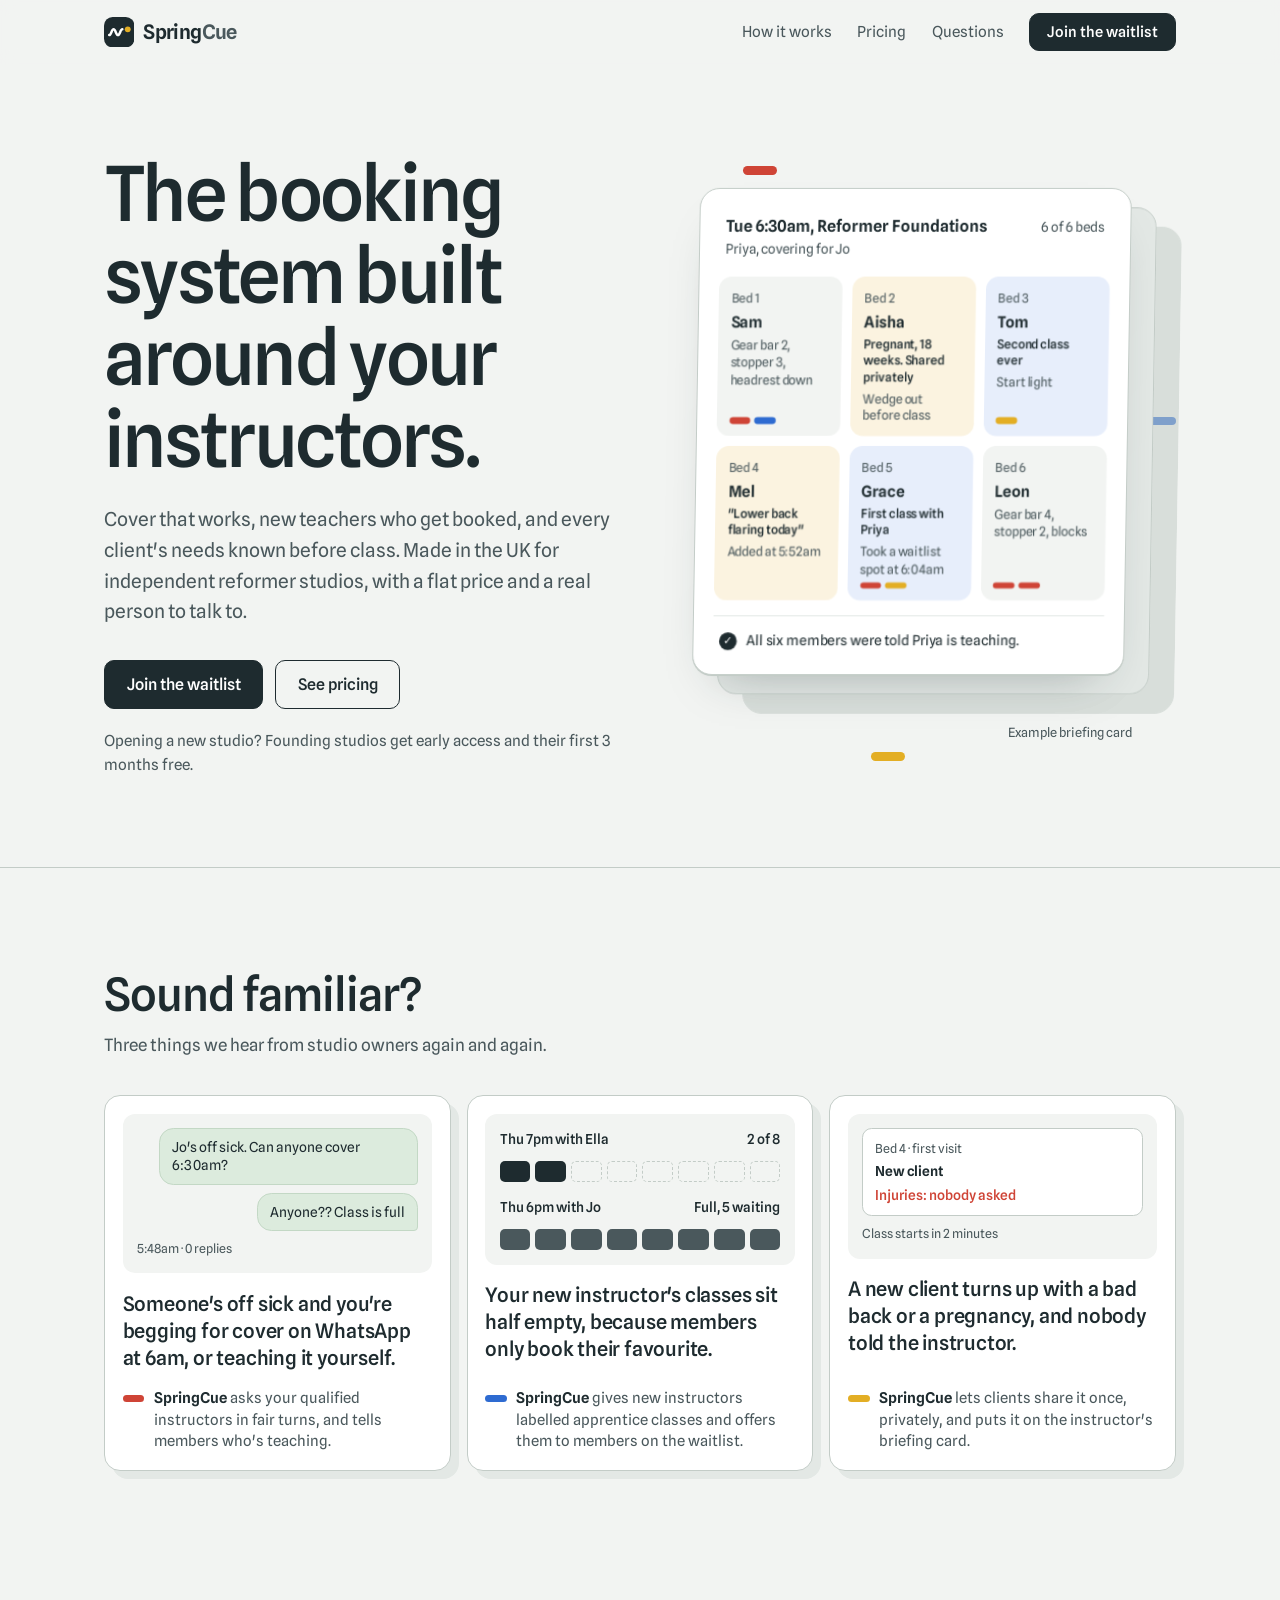
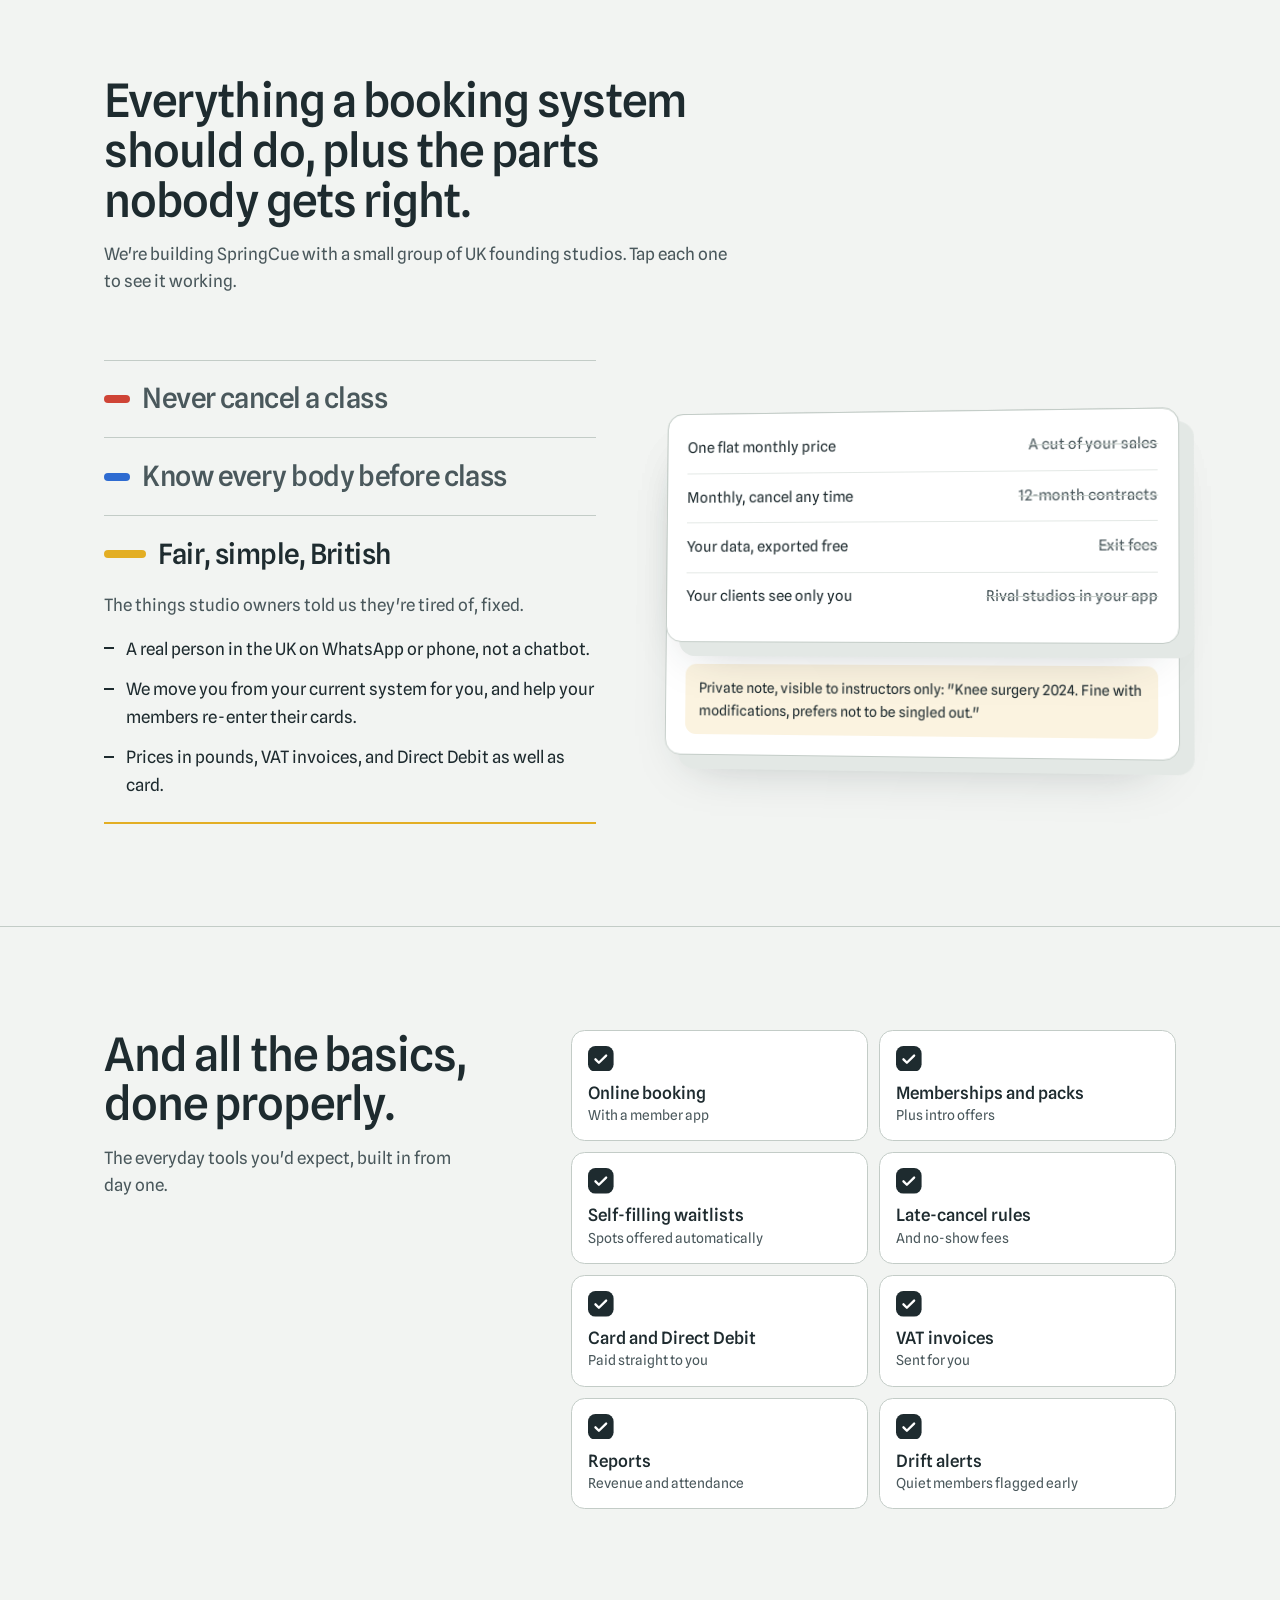
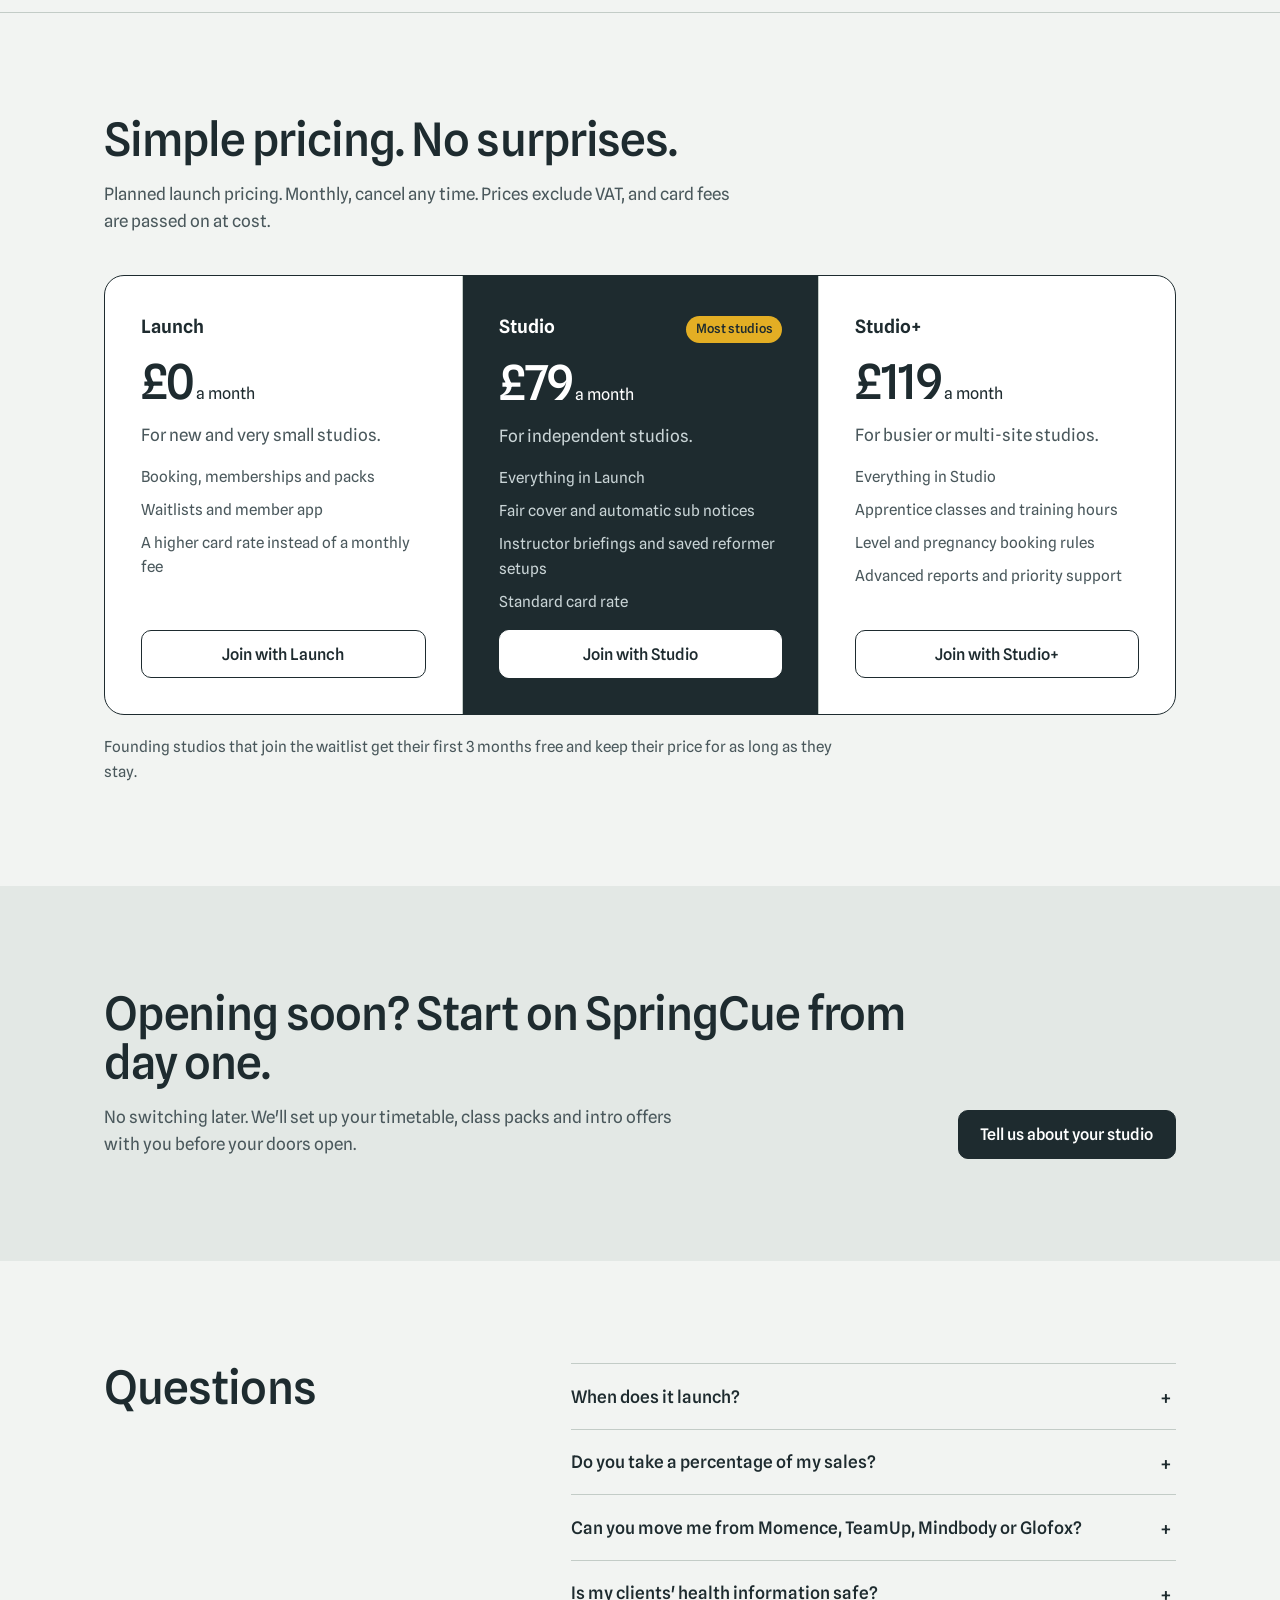
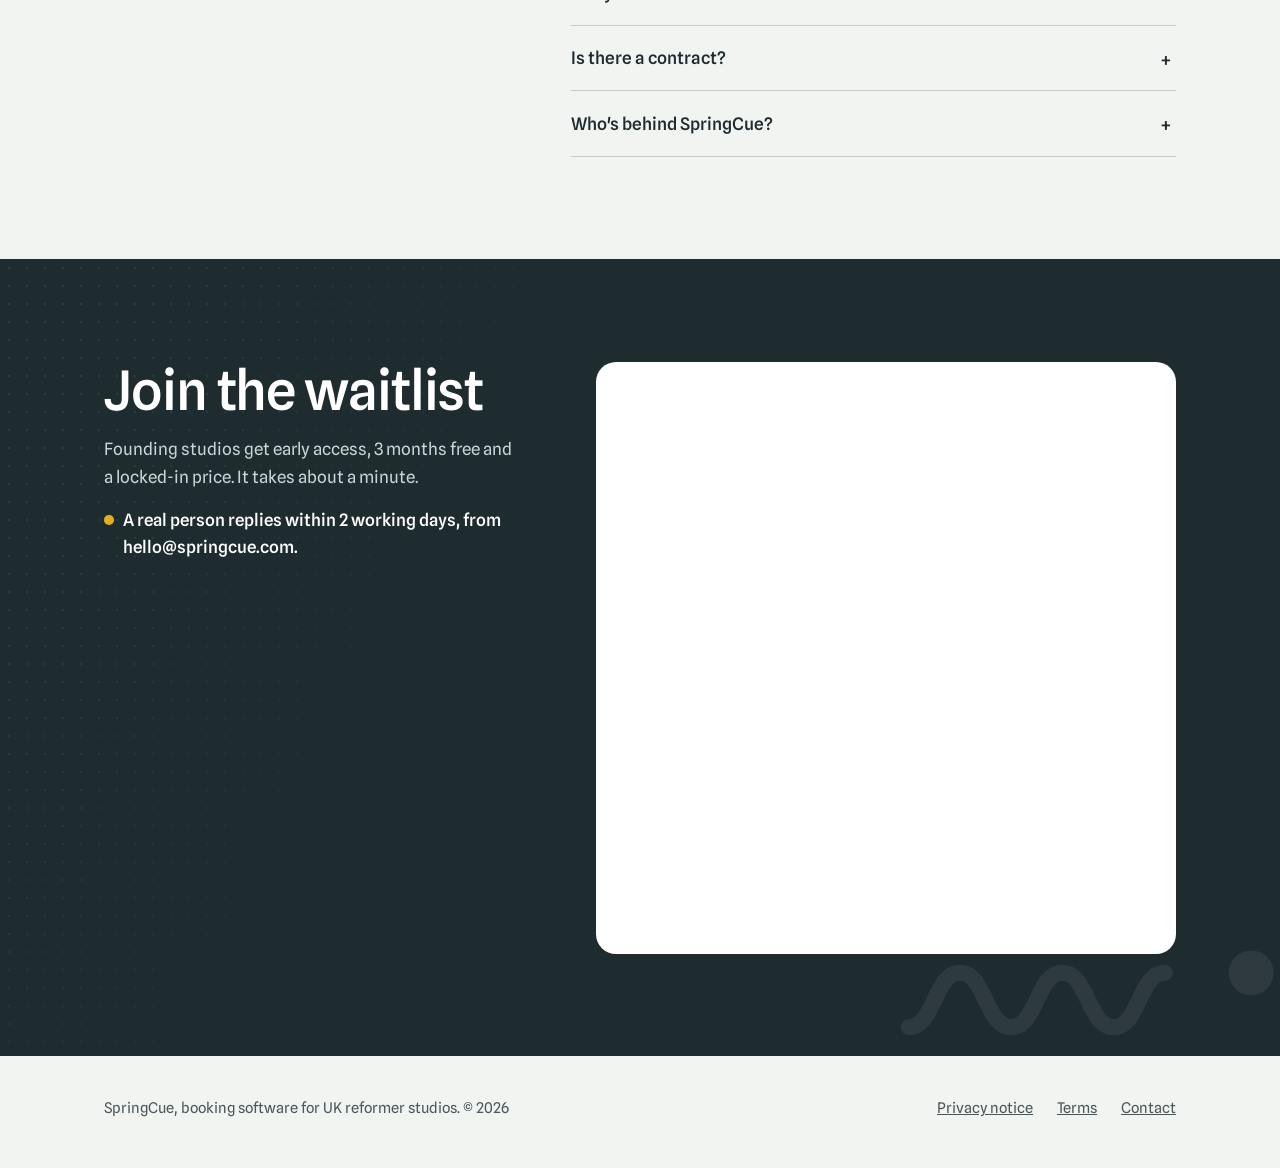
==== index (1).html @ 906bd9f8 "Add files via upload" ====
<!doctype html>
<html lang="en-GB">
<head>
<meta charset="utf-8">
<meta name="referrer" content="strict-origin-when-cross-origin">
<meta name="viewport" content="width=device-width, initial-scale=1">
<title>SpringCue: booking software for UK reformer Pilates studios</title>
<meta name="description" content="Booking and membership software for independent UK reformer studios, built around your instructors. Cover that works, new teachers who get booked, and every client's needs known before class.">
<meta property="og:title" content="SpringCue: booking software for UK reformer studios">
<meta property="og:description" content="Cover that works, new teachers who get booked, and every client's needs known before class. Flat price, real human support.">
<meta property="og:type" content="website">
<meta property="og:url" content="https://springcue.com/">
<meta property="og:image" content="https://springcue.com/og-image.png">
<meta property="og:image:width" content="1200">
<meta property="og:image:height" content="630">
<meta name="twitter:card" content="summary_large_image">
<link rel="canonical" href="https://springcue.com/">
<script type="application/ld+json">{"@context":"https://schema.org","@graph":[{"@type":"Organization","name":"SpringCue","url":"https://springcue.com/","logo":"https://springcue.com/og-image.png","email":"hello@springcue.com","sameAs":["https://www.instagram.com/springcuesoftware/"]},{"@type":"SoftwareApplication","name":"SpringCue","applicationCategory":"BusinessApplication","operatingSystem":"Web","description":"Booking and membership software for independent UK reformer pilates studios, built around instructors.","offers":[{"@type":"Offer","name":"Launch","price":"0","priceCurrency":"GBP"},{"@type":"Offer","name":"Studio","price":"79","priceCurrency":"GBP"},{"@type":"Offer","name":"Studio+","price":"119","priceCurrency":"GBP"}]}]}</script>
<link rel="icon" href="data:image/svg+xml,%3Csvg xmlns='http://www.w3.org/2000/svg' viewBox='0 0 32 32'%3E%3Crect width='32' height='32' rx='9' fill='%231E2B2F'/%3E%3Cpath d='M5.5 19c2.3 0 2.3-6 4.6-6s2.3 6 4.6 6 2.3-6 4.6-6' fill='none' stroke='%23fff' stroke-width='2.6' stroke-linecap='round' stroke-linejoin='round'/%3E%3Ccircle cx='25' cy='13' r='3.1' fill='%23E3AE24'/%3E%3C/svg%3E">
<link rel="preconnect" href="https://fonts.googleapis.com">
<link rel="preconnect" href="https://fonts.gstatic.com" crossorigin>
<link href="https://fonts.googleapis.com/css2?family=Spline+Sans:wght@400;500;600&display=swap" rel="stylesheet">
<style>
  :root {
    --ink: #1E2B2F;
    --ink-soft: #4A585C;
    --paper: #F2F4F2;
    --plaster: #E3E8E5;
    --line: #C3CCC7;
    --white: #FFFFFF;
    --red: #CF4436;
    --blue: #2E6BD1;
    --yellow: #E3AE24;
    --max: 72rem;
    --gutter: clamp(1rem, 4vw, 2.5rem);
  }
  * { box-sizing: border-box; }
  html { scroll-behavior: smooth; }
  @media (prefers-reduced-motion: reduce) { html { scroll-behavior: auto; } *, *::before, *::after { animation: none !important; transition: none !important; } }
  body {
    margin: 0; background: var(--paper); color: var(--ink);
    font-family: "Spline Sans", system-ui, sans-serif; font-size: 1.0625rem; line-height: 1.6;
    -webkit-font-smoothing: antialiased;
  }
  a { color: inherit; }
  :focus-visible { outline: 3px solid var(--blue); outline-offset: 3px; border-radius: 4px; }
  .wrap { max-width: var(--max); margin: 0 auto; padding: 0 var(--gutter); }
  .measure { max-width: 38rem; }
  h1, h2, h3 { font-weight: 500; letter-spacing: -0.02em; line-height: 1.08; margin: 0; }
  h1 { font-size: clamp(2.5rem, 6.2vw, 4.75rem); letter-spacing: -0.035em; }
  h2 { font-size: clamp(1.9rem, 3.6vw, 2.9rem); }
  h3 { font-size: 1.35rem; letter-spacing: -0.01em; line-height: 1.25; }
  p { margin: 0; }
  .muted { color: var(--ink-soft); }

  /* buttons */
  .btn {
    display: inline-block; text-decoration: none; font-weight: 500; font-size: 1rem;
    padding: 0.85rem 1.35rem; border-radius: 10px; border: 1.5px solid var(--ink);
    cursor: pointer; font-family: inherit; line-height: 1.2;
  }
  .btn-solid { background: var(--ink); color: var(--white); }
  .btn-solid:hover { background: #2C3D42; }
  .btn-line { background: transparent; color: var(--ink); }
  .btn-line:hover { background: var(--plaster); }

  /* nav */
  .nav { position: sticky; top: 0; z-index: 10; background: rgba(242,244,242,0.92); backdrop-filter: blur(8px); border-bottom: 1px solid transparent; }
  .nav.scrolled { border-bottom-color: var(--line); }
  .nav .wrap { display: flex; align-items: center; justify-content: space-between; height: 4rem; gap: 1rem; }
  .logo { font-weight: 600; font-size: 1.25rem; letter-spacing: -0.03em; text-decoration: none; display: flex; align-items: center; gap: 0.55rem; }
  .logo-mark { width: 1.9rem; height: 1.9rem; flex: none; display: block; }
  .logo-mark .coil { transform-origin: 6px 16px; transition: transform 0.45s cubic-bezier(.3,1.6,.5,1); }
  .logo:hover .logo-mark .coil { transform: scaleX(0.82); }
  .logo-word b { font-weight: 600; color: var(--ink-soft); }
  .nav-links { display: flex; gap: 1.6rem; align-items: center; font-size: 0.95rem; }
  .nav-links a:not(.btn) { text-decoration: none; color: var(--ink-soft); }
  .nav-links a:not(.btn):hover { color: var(--ink); }
  .nav .btn { padding: 0.6rem 1.05rem; font-size: 0.92rem; }
  @media (max-width: 760px) { .nav-links a:not(.btn) { display: none; } }

  /* hero */
  .hero { padding: clamp(3rem, 7vw, 5.5rem) 0 clamp(3.5rem, 7vw, 6rem); }
  .hero .wrap { display: grid; grid-template-columns: minmax(0, 1.05fr) minmax(0, 1fr); gap: clamp(2rem, 5vw, 4.5rem); align-items: center; }
  .hero-sub { font-size: 1.2rem; margin-top: 1.5rem; max-width: 33rem; color: var(--ink-soft); }
  .hero-ctas { display: flex; flex-wrap: wrap; gap: 0.75rem; margin-top: 2rem; }
  .hero-note { margin-top: 1.25rem; font-size: 0.95rem; color: var(--ink-soft); }
  @media (max-width: 900px) { .hero .wrap { grid-template-columns: 1fr; } }

  /* briefing card (hero visual) */
  .brief {
    background: var(--white); border: 1px solid var(--line); border-radius: 1.25rem;
    padding: 1.25rem; box-shadow: 0 1px 0 var(--line), 0 24px 48px -28px rgba(30,43,47,0.35);
  }
  .brief-head { display: flex; justify-content: space-between; align-items: baseline; gap: 1rem; padding: 0.25rem 0.35rem 1rem; }
  .brief-title { font-weight: 600; font-size: 1.02rem; }
  .brief-meta { font-size: 0.85rem; color: var(--ink-soft); }
  .brief-head > .brief-meta { white-space: nowrap; }
  .beds { display: grid; grid-template-columns: repeat(3, 1fr); gap: 0.6rem; }
  .bed { background: var(--paper); border-radius: 0.8rem; padding: 0.75rem 0.8rem; min-height: 7.4rem; position: relative; display: flex; flex-direction: column; gap: 0.3rem; }
  .bed-no { font-size: 0.78rem; color: var(--ink-soft); }
  .bed-name { font-weight: 600; font-size: 0.98rem; line-height: 1.2; }
  .bed-note { font-size: 0.8rem; line-height: 1.35; color: var(--ink-soft); }
  .bed-flag { font-size: 0.78rem; font-weight: 500; line-height: 1.3; }
  .bed.private { background: #FBF3E0; }
  .bed.first { background: #E7EEFB; }
  .springs { display: flex; gap: 4px; margin-top: auto; }
  .spr { width: 1.35rem; height: 0.42rem; border-radius: 999px; }
  .spr.r { background: var(--red); } .spr.b { background: var(--blue); } .spr.y { background: var(--yellow); }
  .brief-foot { margin-top: 0.9rem; border-top: 1px solid var(--plaster); padding: 0.85rem 0.35rem 0.1rem; display: flex; gap: 0.6rem; align-items: center; font-size: 0.88rem; }
  .tick { width: 1.15rem; height: 1.15rem; border-radius: 50%; background: var(--ink); color: var(--white); display: grid; place-items: center; font-size: 0.7rem; flex: none; }
  .example { font-size: 0.8rem; color: var(--ink-soft); margin-top: 3rem; text-align: right; position: relative; }
  @media (max-width: 520px) { .beds { grid-template-columns: repeat(2, 1fr); } }

  /* sections */
  section { padding: clamp(3.5rem, 8vw, 6.5rem) 0; }
  .rule { border-top: 1px solid var(--line); }

  /* problems: three small scenes */
  .problems h2 { margin-bottom: 0.75rem; }
  .problems .sub { color: var(--ink-soft); max-width: 34rem; margin-bottom: 2.25rem; }
  .problem-list { list-style: none; margin: 0; padding: 0; display: grid; grid-template-columns: repeat(3, minmax(0, 1fr)); gap: 1rem; }
  .pcard { background: var(--white); border: 1px solid var(--line); border-radius: 1rem; padding: 1.1rem; display: flex; flex-direction: column; box-shadow: 8px 8px 0 var(--plaster); transition: transform 0.3s cubic-bezier(.2,.75,.2,1), box-shadow 0.3s ease; }
  .pcard:hover { transform: translate(-2px, -3px); box-shadow: 11px 12px 0 var(--plaster); }
  .scene { background: var(--paper); border-radius: 0.75rem; padding: 0.9rem; font-size: 0.86rem; min-height: 8.6rem; display: flex; flex-direction: column; justify-content: center; gap: 0.5rem; }
  .bubble { background: var(--white); border: 1px solid var(--line); border-radius: 0.9rem 0.9rem 0.9rem 0.25rem; padding: 0.55rem 0.75rem; max-width: 92%; line-height: 1.35; }
  .bubble.me { align-self: flex-end; background: #DCEBDD; border-color: #C3D8C5; border-radius: 0.9rem 0.9rem 0.25rem 0.9rem; }
  .scene-meta { color: var(--ink-soft); font-size: 0.78rem; }
  .seats { display: grid; grid-template-columns: repeat(8, 1fr); gap: 5px; margin-top: 0.15rem; }
  .seats i { height: 1.35rem; border-radius: 5px; border: 1.5px dashed var(--line); }
  .seats i.on { background: var(--ink); border: 0; }
  .seats.full i { background: var(--ink-soft); border: 0; }
  .scene-row { display: flex; justify-content: space-between; gap: 0.5rem; font-weight: 500; }
  .bedtile { background: var(--white); border: 1px solid var(--line); border-radius: 0.6rem; padding: 0.6rem 0.75rem; display: grid; gap: 0.1rem; }
  .bedtile .nm { font-weight: 600; }
  .bedtile .none { color: var(--red); font-weight: 500; }
  .pain { font-size: clamp(1.1rem, 1.6vw, 1.25rem); line-height: 1.35; letter-spacing: -0.01em; font-weight: 500; margin-top: 1.1rem; }
  .fix { margin-top: auto; padding-top: 1rem; color: var(--ink-soft); font-size: 0.93rem; line-height: 1.45; display: flex; gap: 0.6rem; }
  .fix .spr { flex: none; margin-top: 0.5em; }
  .fix b { color: var(--ink); font-weight: 600; }
  @media (max-width: 900px) { .problem-list { grid-template-columns: 1fr; gap: 1.1rem; } .scene { min-height: 0; } }

  /* pillars */
  .pillars-intro { max-width: 40rem; margin-bottom: clamp(2.5rem, 6vw, 4rem); }
  .pillars-intro p { margin-top: 1rem; }
  .pillar { display: grid; grid-template-columns: minmax(0, 1fr) minmax(0, 1fr); gap: clamp(2rem, 5vw, 4.5rem); align-items: start; padding: clamp(2.5rem, 5vw, 3.5rem) 0; border-top: 1px solid var(--line); }
  .pillar h3 { font-size: clamp(1.6rem, 2.8vw, 2.15rem); font-weight: 500; letter-spacing: -0.025em; line-height: 1.12; }
  .pillar .lede { margin-top: 0.9rem; color: var(--ink-soft); max-width: 30rem; }
  .points { list-style: none; padding: 0; margin: 1.5rem 0 0; display: grid; gap: 0.85rem; max-width: 32rem; }
  .points li { padding-left: 1.4rem; position: relative; }
  .points li::before { content: ""; position: absolute; left: 0; top: 0.68em; width: 0.6rem; height: 2px; background: var(--ink); }
  @media (max-width: 860px) { .pillar { grid-template-columns: 1fr; } }

  /* mock panels */
  .mock { background: var(--white); border: 1px solid var(--line); border-radius: 1rem; padding: 1.25rem; font-size: 0.93rem; }
  .mock-title { font-weight: 600; }
  .mock-sub { color: var(--ink-soft); font-size: 0.86rem; margin-top: 0.15rem; }
  .queue { list-style: none; padding: 0; margin: 1rem 0 0; }
  .queue li { display: grid; grid-template-columns: 1fr auto; gap: 0.75rem; padding: 0.7rem 0; border-top: 1px solid var(--plaster); align-items: center; }
  .queue .who { font-weight: 500; }
  .queue .why { color: var(--ink-soft); font-size: 0.84rem; }
  .status { font-size: 0.8rem; padding: 0.25rem 0.6rem; border-radius: 999px; background: var(--plaster); white-space: nowrap; }
  .status.yes { background: var(--ink); color: var(--white); }
  .status.skip { background: transparent; border: 1px solid var(--line); color: var(--ink-soft); }
  .mock-foot { margin-top: 0.9rem; padding-top: 0.8rem; border-top: 1px solid var(--plaster); color: var(--ink-soft); font-size: 0.86rem; }
  .setup { display: grid; grid-template-columns: auto 1fr; gap: 0.55rem 1.25rem; margin-top: 1rem; }
  .setup dt { color: var(--ink-soft); }
  .setup dd { margin: 0; font-weight: 500; display: flex; align-items: center; gap: 0.45rem; }
  .note-private { margin-top: 1rem; background: #FBF3E0; border-radius: 0.7rem; padding: 0.8rem 0.9rem; font-size: 0.88rem; }
  .promise { list-style: none; padding: 0; margin: 0; }
  .promise li { display: flex; justify-content: space-between; gap: 1rem; padding: 0.8rem 0; border-top: 1px solid var(--plaster); }
  .promise li:first-child { border-top: 0; padding-top: 0.2rem; }
  .promise .them { color: var(--ink-soft); text-decoration: line-through; text-decoration-color: var(--line); }

  /* basics */
  .basics { display: grid; grid-template-columns: minmax(0, 0.8fr) minmax(0, 1.2fr); gap: clamp(2rem, 5vw, 4rem); align-items: start; }
  .basics .sub { color: var(--ink-soft); margin-top: 1rem; max-width: 22rem; }
  .basics ul { list-style: none; padding: 0; margin: 0; display: grid; grid-template-columns: repeat(2, minmax(0, 1fr)); gap: 0.7rem; }
  .basics li { background: var(--white); border: 1px solid var(--line); border-radius: 0.85rem; padding: 0.95rem 1rem; display: grid; gap: 0.65rem; align-content: start; font-weight: 500; line-height: 1.3; transition: transform 0.3s cubic-bezier(.2,.75,.2,1), border-color 0.3s ease; }
  .basics li:hover { transform: translateY(-2px); border-color: var(--ink-soft); }
  .basics li svg { width: 1.6rem; height: 1.6rem; }
  .basics li span { display: block; font-weight: 400; color: var(--ink-soft); font-size: 0.86rem; margin-top: 0.2rem; }
  @media (max-width: 760px) { .basics { grid-template-columns: 1fr; } .basics ul { gap: 0.55rem; } .basics li { padding: 0.85rem; font-size: 0.97rem; } }

  /* pricing */
  .pricing-head { max-width: 40rem; }
  .pricing-head p { margin-top: 1rem; }
  .plans { margin-top: 2.5rem; display: grid; grid-template-columns: repeat(3, 1fr); border: 1.5px solid var(--ink); border-radius: 1.25rem; overflow: hidden; background: var(--white); }
  .plan { padding: clamp(1.5rem, 3vw, 2.25rem); display: flex; flex-direction: column; gap: 1rem; border-left: 1px solid var(--line); }
  .plan:first-child { border-left: 0; }
  .plan.pick { background: var(--ink); color: var(--white); }
  .plan.pick .muted, .plan.pick .plan-list li { color: #C9D4D6; }
  .plan-name { font-weight: 600; font-size: 1.15rem; display: flex; justify-content: space-between; align-items: baseline; gap: 0.5rem; }
  .plan-tag { font-size: 0.8rem; font-weight: 500; padding: 0.2rem 0.6rem; border-radius: 999px; background: var(--yellow); color: var(--ink); }
  .price { font-size: 3rem; font-weight: 500; letter-spacing: -0.04em; line-height: 1; }
  .price small { font-size: 1rem; letter-spacing: 0; font-weight: 400; }
  .plan-list { list-style: none; padding: 0; margin: 0; display: grid; gap: 0.55rem; font-size: 0.95rem; color: var(--ink-soft); }
  .plan .btn { margin-top: auto; text-align: center; }
  .plan.pick .btn { background: var(--white); color: var(--ink); border-color: var(--white); }
  .plan.pick .btn:hover { background: var(--plaster); }
  .pricing-foot { margin-top: 1.25rem; font-size: 0.95rem; color: var(--ink-soft); max-width: 46rem; }
  @media (max-width: 860px) { .plans { grid-template-columns: 1fr; } .plan { border-left: 0; border-top: 1px solid var(--line); } .plan:first-child { border-top: 0; } }

  /* new studios */
  .opening { background: var(--plaster); }
  .opening .wrap { display: grid; grid-template-columns: minmax(0, 1fr) auto; gap: 2rem; align-items: end; }
  .opening p { margin-top: 1rem; max-width: 36rem; }
  @media (max-width: 760px) { .opening .wrap { grid-template-columns: 1fr; align-items: start; } }

  /* faq */
  .faq { display: grid; grid-template-columns: minmax(0, 0.8fr) minmax(0, 1.2fr); gap: clamp(2rem, 5vw, 4rem); }
  details { border-top: 1px solid var(--line); }
  details:last-of-type { border-bottom: 1px solid var(--line); }
  summary { cursor: pointer; list-style: none; padding: 1.15rem 2.25rem 1.15rem 0; font-weight: 500; font-size: 1.08rem; position: relative; }
  summary::-webkit-details-marker { display: none; }
  summary::after { content: "+"; position: absolute; right: 0.25rem; top: 1rem; font-size: 1.4rem; font-weight: 400; transition: transform 0.2s ease; }
  details[open] summary::after { transform: rotate(45deg); }
  details p { padding: 0 0 1.25rem; color: var(--ink-soft); max-width: 38rem; }
  @media (max-width: 760px) { .faq { grid-template-columns: 1fr; } }

  /* waitlist */
  .join { background: var(--ink); color: var(--white); position: relative; overflow: hidden; }
  .join::before { content: ""; position: absolute; inset: 0; background-image: radial-gradient(rgba(255,255,255,0.09) 1.2px, transparent 1.4px); background-size: 18px 18px; -webkit-mask-image: linear-gradient(115deg, #000 0%, transparent 45%); mask-image: linear-gradient(115deg, #000 0%, transparent 45%); pointer-events: none; }
  .join .wrap { position: relative; }
  .join-coil { position: absolute; right: -2rem; bottom: -1rem; width: 26rem; max-width: 70%; opacity: 0.07; pointer-events: none; }
  .join .wrap { display: grid; grid-template-columns: minmax(0, 0.85fr) minmax(0, 1.15fr); gap: clamp(2rem, 5vw, 4rem); align-items: start; }
  .join h2 { font-size: clamp(2.2rem, 4.5vw, 3.4rem); }
  .join p { margin-top: 1rem; color: #C9D4D6; max-width: 26rem; }
  .join .promise-line { color: var(--white); font-weight: 500; display: flex; gap: 0.6rem; align-items: flex-start; }
  .join .promise-line::before { content: ""; flex: none; width: 0.6rem; height: 0.6rem; margin-top: 0.5em; border-radius: 50%; background: var(--yellow); }
  .form-box { background: var(--white); color: var(--ink); border-radius: 1.25rem; padding: clamp(1.25rem, 3vw, 2rem); min-height: 20rem; }
  .form-box iframe { width: 100%; border: 0; min-height: 520px; }
  .form-placeholder { display: grid; gap: 0.75rem; font-size: 0.95rem; color: var(--ink-soft); }
  .form-placeholder strong { color: var(--ink); }
  .form-placeholder code { background: var(--plaster); padding: 0.1rem 0.35rem; border-radius: 4px; font-size: 0.88rem; }
  @media (max-width: 860px) { .join .wrap { grid-template-columns: 1fr; } }


  /* footer */
  footer { padding: 2.5rem 0 3rem; font-size: 0.92rem; color: var(--ink-soft); }
  footer .wrap { display: flex; flex-wrap: wrap; justify-content: space-between; gap: 1rem; }
  footer nav { display: flex; gap: 1.5rem; }


  /* feature tabs: one opens at a time, a progress line moves them on */
  .tabs { display: grid; grid-template-columns: minmax(0, 1fr) minmax(0, 1.05fr); gap: clamp(2rem, 5vw, 4.5rem); align-items: center; }
  .tab-item { border-top: 1px solid var(--line); position: relative; }
  .tab-item:last-child { border-bottom: 1px solid var(--line); }
  .tab-btn { all: unset; box-sizing: border-box; display: block; width: 100%; cursor: pointer; padding: 1.3rem 0; }
  .tab-btn:focus-visible { outline: 3px solid var(--blue); outline-offset: 2px; border-radius: 6px; }
  .tab-btn h3 { font-size: clamp(1.35rem, 2.4vw, 1.75rem); font-weight: 500; letter-spacing: -0.02em; color: var(--ink-soft); transition: color 0.3s ease; }
  .tab-item.is-active .tab-btn h3, .tab-btn:hover h3 { color: var(--ink); }
  .tab-body { display: grid; grid-template-rows: 0fr; transition: grid-template-rows 0.5s cubic-bezier(.2,.75,.2,1); }
  .tab-body > div { overflow: hidden; }
  .tab-item.is-active .tab-body { grid-template-rows: 1fr; }
  .tab-body .lede { color: var(--ink-soft); max-width: 32rem; }
  .tab-body .points { margin: 1rem 0 1.5rem; }
  .tab-bar { position: absolute; left: 0; bottom: -1px; height: 2px; width: 100%; overflow: hidden; }
  .tab-bar span { display: block; height: 100%; width: 0; background: var(--ink); }
  .tab-item.is-active .tab-bar span { width: 100%; }
  .tabs.auto .tab-item.is-active .tab-bar span { width: 0; animation: fill 9s linear forwards; }
  .tabs.paused .tab-bar span { animation-play-state: paused !important; }
  @keyframes fill { to { width: 100%; } }
  .tab-btn h3 { display: flex; align-items: center; gap: 0.8rem; }
  .tab-btn h3::before { content: ""; flex: none; width: 1.6rem; height: 0.5rem; border-radius: 999px; background: var(--k, var(--ink)); transition: width 0.4s cubic-bezier(.2,.75,.2,1); }
  .tab-item.is-active .tab-btn h3::before { width: 2.6rem; }
  .tab-item[data-key="cover"] { --k: var(--red); } .tab-item[data-key="brief"] { --k: var(--blue); } .tab-item[data-key="fair"] { --k: var(--yellow); }
  .tab-item.is-active .tab-bar span { background: var(--k, var(--ink)); }
  .tab-body .panel { margin: 1.1rem 0 0.25rem; }
  .tab-visual { display: grid; perspective: 1400px; }
  .panel { grid-area: 1 / 1; transition: opacity 0.45s ease, transform 0.6s cubic-bezier(.2,.75,.2,1), visibility 0s linear 0.45s; opacity: 0; visibility: hidden; transform: translateY(14px) rotateY(-6deg); }
  .panel.is-active { opacity: 1; visibility: visible; transform: rotateY(-6deg) rotateX(2deg); transition-delay: 0s; }
  .panel .mock { box-shadow: 14px 14px 0 var(--plaster), 0 30px 50px -30px rgba(30,43,47,0.35); }
  @media (max-width: 860px) { .tabs { grid-template-columns: 1fr; } .panel, .panel.is-active { transform: none; } .panel .mock { box-shadow: 8px 8px 0 var(--plaster); } }

  /* cover request plays out: asking, skipped, accepted */
  .queue li { transition: opacity 0.3s ease; }
  .queue.playing li { opacity: 0.35; }
  .queue.playing li.asking, .queue.playing li.done { opacity: 1; }
  .queue li.asking .status { background: var(--yellow); color: var(--ink); border-color: var(--yellow); animation: pulse 0.9s ease-in-out infinite; }
  @keyframes pulse { 50% { transform: scale(1.06); } }
  .mock-foot { transition: opacity 0.4s ease, transform 0.4s ease; }
  .playing ~ .mock-foot { opacity: 0; transform: translateY(4px); }
  .playing.finished ~ .mock-foot { opacity: 1; transform: none; }
  .spr.grow { animation: grow 0.7s cubic-bezier(.3,1.5,.5,1) both; }
  .spr.grow + .spr.grow { animation-delay: 0.15s; }
  @keyframes grow { from { width: 0; } }

  /* hero stage: the briefing card tilted in 3D, with two cards stacked behind it */
  .hero { overflow-x: clip; }
  .stage { position: relative; perspective: 1600px; padding: 1.5rem 2.75rem 1.5rem 0.5rem; }
  .arrive { animation: arrive 1.1s cubic-bezier(.2,.75,.2,1) both; }
  @keyframes arrive { from { opacity: 0; transform: translateY(28px) rotateX(10deg); } to { opacity: 1; transform: none; } }
  .float { animation: float 7s ease-in-out 1.1s infinite; }
  @keyframes float { 0%, 100% { transform: translateY(0); } 50% { transform: translateY(-8px); } }
  .tilt {
    --rx: 0deg; --ry: 0deg;
    position: relative; transform-style: preserve-3d;
    transform: rotateY(calc(-11deg + var(--ry))) rotateX(calc(5deg + var(--rx)));
    transition: transform 0.6s cubic-bezier(.2,.75,.2,1);
  }
  .tilt::before, .tilt::after { content: ""; position: absolute; inset: 0; border-radius: 1.25rem; border: 1px solid var(--line); }
  .tilt::before { background: var(--plaster); transform: translate3d(18px, 16px, -40px); }
  .tilt::after { background: var(--line); opacity: 0.55; transform: translate3d(36px, 32px, -80px); }
  .tilt .brief { position: relative; transform: translateZ(0); }
  .drift { position: absolute; width: 2.1rem; height: 0.55rem; border-radius: 999px; z-index: 0; animation: drift 9s ease-in-out infinite; }
  .drift.d1 { background: var(--red); top: 0.2rem; left: 12%; }
  .drift.d2 { background: var(--blue); top: 42%; right: 0; animation-delay: -3s; }
  .drift.d3 { background: var(--yellow); bottom: 0.4rem; left: 38%; animation-delay: -6s; }
  @keyframes drift { 0%, 100% { transform: translate(0, 0) rotate(-8deg); } 50% { transform: translate(6px, -10px) rotate(6deg); } }
  @media (max-width: 900px) { .stage { padding: 1.25rem 1.75rem 1.25rem 0.25rem; } .tilt { transform: rotateY(-6deg) rotateX(3deg); } .tilt::before { transform: translate3d(10px, 10px, -30px); } .tilt::after { transform: translate3d(20px, 20px, -60px); } }

  /* the one orchestrated moment: briefing beds settle in on load */
  @keyframes settle { from { opacity: 0; transform: translateY(6px); } to { opacity: 1; transform: none; } }
  .beds .bed { animation: settle 0.5s ease both; }
  .beds .bed:nth-child(2) { animation-delay: 0.08s; } .beds .bed:nth-child(3) { animation-delay: 0.16s; }
  .beds .bed:nth-child(4) { animation-delay: 0.24s; } .beds .bed:nth-child(5) { animation-delay: 0.32s; } .beds .bed:nth-child(6) { animation-delay: 0.4s; }
  .brief-foot { animation: settle 0.5s ease 0.6s both; }
</style>
</head>
<body>

<header class="nav" id="top">
  <div class="wrap">
    <a class="logo" href="#top" aria-label="SpringCue home"><svg class="logo-mark" viewBox="0 0 32 32" aria-hidden="true"><rect width="32" height="32" rx="9" fill="var(--ink)"/><path class="coil" d="M5.5 19c2.3 0 2.3-6 4.6-6s2.3 6 4.6 6 2.3-6 4.6-6" fill="none" stroke="#fff" stroke-width="2.6" stroke-linecap="round" stroke-linejoin="round"/><circle cx="25" cy="13" r="3.1" fill="var(--yellow)"/></svg><span class="logo-word">Spring<b>Cue</b></span></a>
    <nav class="nav-links" aria-label="Main">
      <a href="#how">How it works</a>
      <a href="#pricing">Pricing</a>
      <a href="#faq">Questions</a>
      <a class="btn btn-solid" href="#join">Join the waitlist</a>
    </nav>
  </div>
</header>

<main>
  <section class="hero" aria-labelledby="hero-title">
    <div class="wrap">
      <div>
        <h1 id="hero-title">The booking system built around your instructors.</h1>
        <p class="hero-sub">Cover that works, new teachers who get booked, and every client's needs known before class. Made in the UK for independent reformer studios, with a flat price and a real person to talk to.</p>
        <div class="hero-ctas">
          <a class="btn btn-solid" href="#join">Join the waitlist</a>
          <a class="btn btn-line" href="#pricing">See pricing</a>
        </div>
        <p class="hero-note">Opening a new studio? Founding studios get early access and their first 3 months free.</p>
      </div>

      <figure class="stage" style="margin:0">
        <span class="drift d1" aria-hidden="true"></span><span class="drift d2" aria-hidden="true"></span><span class="drift d3" aria-hidden="true"></span>
        <div class="arrive"><div class="float"><div class="tilt">
        <div class="brief" role="img" aria-label="Example class briefing card. Tuesday 6:30am Reformer Foundations, taught by Priya covering for Jo. Six beds with each client's spring setup, two first-timers, one private pregnancy note and one back note shared that morning.">
          <div class="brief-head">
            <div>
              <div class="brief-title">Tue 6:30am, Reformer Foundations</div>
              <div class="brief-meta">Priya, covering for Jo</div>
            </div>
            <div class="brief-meta">6 of 6 beds</div>
          </div>
          <div class="beds">
            <div class="bed"><span class="bed-no">Bed 1</span><span class="bed-name">Sam</span><span class="bed-note">Gear bar 2, stopper 3, headrest down</span><span class="springs" aria-hidden="true"><i class="spr r"></i><i class="spr b"></i></span></div>
            <div class="bed private"><span class="bed-no">Bed 2</span><span class="bed-name">Aisha</span><span class="bed-flag">Pregnant, 18 weeks. Shared privately</span><span class="bed-note">Wedge out before class</span></div>
            <div class="bed first"><span class="bed-no">Bed 3</span><span class="bed-name">Tom</span><span class="bed-flag">Second class ever</span><span class="bed-note">Start light</span><span class="springs" aria-hidden="true"><i class="spr y"></i></span></div>
            <div class="bed private"><span class="bed-no">Bed 4</span><span class="bed-name">Mel</span><span class="bed-flag">"Lower back flaring today"</span><span class="bed-note">Added at 5:52am</span></div>
            <div class="bed first"><span class="bed-no">Bed 5</span><span class="bed-name">Grace</span><span class="bed-flag">First class with Priya</span><span class="bed-note">Took a waitlist spot at 6:04am</span><span class="springs" aria-hidden="true"><i class="spr r"></i><i class="spr y"></i></span></div>
            <div class="bed"><span class="bed-no">Bed 6</span><span class="bed-name">Leon</span><span class="bed-note">Gear bar 4, stopper 2, blocks</span><span class="springs" aria-hidden="true"><i class="spr r"></i><i class="spr r"></i></span></div>
          </div>
          <div class="brief-foot"><span class="tick" aria-hidden="true">✓</span> All six members were told Priya is teaching.</div>
        </div>
        </div></div></div>
        <figcaption class="example">Example briefing card</figcaption>
      </figure>
    </div>
  </section>

  <section class="problems rule" aria-labelledby="problems-title">
    <div class="wrap">
      <h2 id="problems-title">Sound familiar?</h2>
      <p class="sub">Three things we hear from studio owners again and again.</p>
      <ul class="problem-list">
        <li class="pcard">
          <div class="scene" aria-hidden="true">
            <div class="bubble me">Jo's off sick. Can anyone cover 6:30am?</div>
            <div class="bubble me">Anyone?? Class is full</div>
            <div class="scene-meta">5:48am · 0 replies</div>
          </div>
          <p class="pain">Someone's off sick and you're begging for cover on WhatsApp at 6am, or teaching it yourself.</p>
          <p class="fix"><i class="spr r"></i><span><b>SpringCue</b> asks your qualified instructors in fair turns, and tells members who's teaching.</span></p>
        </li>
        <li class="pcard">
          <div class="scene" aria-hidden="true">
            <div class="scene-row"><span>Thu 7pm with Ella</span><span>2 of 8</span></div>
            <div class="seats"><i class="on"></i><i class="on"></i><i></i><i></i><i></i><i></i><i></i><i></i></div>
            <div class="scene-row" style="margin-top:0.4rem"><span>Thu 6pm with Jo</span><span>Full, 5 waiting</span></div>
            <div class="seats full"><i></i><i></i><i></i><i></i><i></i><i></i><i></i><i></i></div>
          </div>
          <p class="pain">Your new instructor's classes sit half empty, because members only book their favourite.</p>
          <p class="fix"><i class="spr b"></i><span><b>SpringCue</b> gives new instructors labelled apprentice classes and offers them to members on the waitlist.</span></p>
        </li>
        <li class="pcard">
          <div class="scene" aria-hidden="true">
            <div class="bedtile"><span class="scene-meta">Bed 4 · first visit</span><span class="nm">New client</span><span class="none">Injuries: nobody asked</span></div>
            <div class="scene-meta">Class starts in 2 minutes</div>
          </div>
          <p class="pain">A new client turns up with a bad back or a pregnancy, and nobody told the instructor.</p>
          <p class="fix"><i class="spr y"></i><span><b>SpringCue</b> lets clients share it once, privately, and puts it on the instructor's briefing card.</span></p>
        </li>
      </ul>
    </div>
  </section>

  <section id="how" aria-labelledby="how-title">
    <div class="wrap">
      <div class="pillars-intro">
        <h2 id="how-title">Everything a booking system should do, plus the parts nobody gets right.</h2>
        <p class="muted">We're building SpringCue with a small group of UK founding studios. Tap each one to see it working.</p>
      </div>

      <div class="tabs" data-tabs>
        <div class="tab-list">
          <div class="tab-item is-active" data-key="cover">
            <button class="tab-btn" type="button" aria-expanded="true" aria-controls="tab-body-cover panel-cover"><h3>Never cancel a class</h3></button>
            <div class="tab-body" id="tab-body-cover"><div>
              <p class="lede">Cover requests go out fairly and automatically, so you stop chasing people and nobody gets asked every time.</p>
              <ul class="points">
                <li>Your own team first, in rotation, with weekly limits and availability rules like "never before 7am".</li>
                <li>Qualification tags, so prenatal or advanced classes only go to instructors trained for them.</li>
                <li>Once cover is confirmed, the timetable updates and booked members are told who's teaching.</li>
                <li>Apprentice classes for new instructors: labelled, discounted, with training hours logged.</li>
              </ul>
            </div></div>
            <span class="tab-bar" aria-hidden="true"><span></span></span>
          </div>
          <div class="tab-item" data-key="brief">
            <button class="tab-btn" type="button" aria-expanded="false" aria-controls="tab-body-brief panel-brief"><h3>Know every body before class</h3></button>
            <div class="tab-body" id="tab-body-brief"><div>
              <p class="lede">A quiet briefing card reaches the instructor 15 minutes before class, laid out by bed.</p>
              <ul class="points">
                <li>First-timers, and clients that instructor hasn't taught before, are highlighted.</li>
                <li>Clients share injuries or a pregnancy once, privately. Every instructor sees it and nobody announces it.</li>
                <li>Each client's reformer setup is saved: gear bar, stopper, springs, headrest and props.</li>
                <li>Pregnancy-aware booking and simple level rules, like eight beginner classes before intermediate.</li>
              </ul>
            </div></div>
            <span class="tab-bar" aria-hidden="true"><span></span></span>
          </div>
          <div class="tab-item" data-key="fair">
            <button class="tab-btn" type="button" aria-expanded="false" aria-controls="tab-body-fair panel-fair"><h3>Fair, simple, British</h3></button>
            <div class="tab-body" id="tab-body-fair"><div>
              <p class="lede">The things studio owners told us they're tired of, fixed.</p>
              <ul class="points">
                <li>A real person in the UK on WhatsApp or phone, not a chatbot.</li>
                <li>We move you from your current system for you, and help your members re-enter their cards.</li>
                <li>Prices in pounds, VAT invoices, and Direct Debit as well as card.</li>
              </ul>
            </div></div>
            <span class="tab-bar" aria-hidden="true"><span></span></span>
          </div>
        </div>

        <div class="tab-visual">
          <div class="panel is-active" id="panel-cover" data-key="cover">
            <div class="mock" aria-label="Example cover request">
              <div class="mock-title">Cover needed: Thu 9:30am Reformer Flow</div>
              <div class="mock-sub">Jo is off sick. Asking qualified instructors in turn.</div>
              <ul class="queue">
                <li data-step="skip"><div><div class="who">Lou</div><div class="why">Already covered twice this month</div></div><span class="status skip">Skipped</span></li>
                <li data-step="skip"><div><div class="who">Ben</div><div class="why">Unavailable before 10am</div></div><span class="status skip">Skipped</span></li>
                <li data-step="yes"><div><div class="who">Priya</div><div class="why">Covered by Jo last week</div></div><span class="status yes">Accepted</span></li>
              </ul>
              <div class="mock-foot">Timetable updated. 8 booked members told.</div>
            </div>
          </div>
          <div class="panel" id="panel-brief" data-key="brief">
            <div class="mock" aria-label="Example client setup">
              <div class="mock-title">Sam's reformer setup</div>
              <div class="mock-sub">Saved after her intro class</div>
              <dl class="setup">
                <dt>Height</dt><dd>5'3"</dd>
                <dt>Gear bar</dt><dd>2</dd>
                <dt>Stopper</dt><dd>3</dd>
                <dt>Footwork</dt><dd><i class="spr r grow" aria-hidden="true"></i><i class="spr b grow" aria-hidden="true"></i> 1 red, 1 blue</dd>
                <dt>Headrest</dt><dd>Down</dd>
              </dl>
              <div class="note-private">Private note, visible to instructors only: "Knee surgery 2024. Fine with modifications, prefers not to be singled out."</div>
            </div>
          </div>
          <div class="panel" id="panel-fair" data-key="fair">
            <div class="mock" aria-label="What you won't get with SpringCue">
              <ul class="promise">
                <li><span>One flat monthly price</span><span class="them">A cut of your sales</span></li>
                <li><span>Monthly, cancel any time</span><span class="them">12-month contracts</span></li>
                <li><span>Your data, exported free</span><span class="them">Exit fees</span></li>
                <li><span>Your clients see only you</span><span class="them">Rival studios in your app</span></li>
              </ul>
            </div>
          </div>
        </div>
      </div>
    </div>
  </section>

  <section class="rule" aria-labelledby="basics-title">
    <div class="wrap basics">
      <div><h2 id="basics-title">And all the basics, done properly.</h2><p class="sub">The everyday tools you'd expect, built in from day one.</p></div>
      <ul>
        <li><svg viewBox="0 0 24 24" aria-hidden="true"><rect width="24" height="24" rx="7" fill="var(--ink)"/><path d="M7 12.5l3.2 3.2L17 9" fill="none" stroke="#fff" stroke-width="2.2" stroke-linecap="round" stroke-linejoin="round"/></svg><div>Online booking<span>With a member app</span></div></li>
        <li><svg viewBox="0 0 24 24" aria-hidden="true"><rect width="24" height="24" rx="7" fill="var(--ink)"/><path d="M7 12.5l3.2 3.2L17 9" fill="none" stroke="#fff" stroke-width="2.2" stroke-linecap="round" stroke-linejoin="round"/></svg><div>Memberships and packs<span>Plus intro offers</span></div></li>
        <li><svg viewBox="0 0 24 24" aria-hidden="true"><rect width="24" height="24" rx="7" fill="var(--ink)"/><path d="M7 12.5l3.2 3.2L17 9" fill="none" stroke="#fff" stroke-width="2.2" stroke-linecap="round" stroke-linejoin="round"/></svg><div>Self-filling waitlists<span>Spots offered automatically</span></div></li>
        <li><svg viewBox="0 0 24 24" aria-hidden="true"><rect width="24" height="24" rx="7" fill="var(--ink)"/><path d="M7 12.5l3.2 3.2L17 9" fill="none" stroke="#fff" stroke-width="2.2" stroke-linecap="round" stroke-linejoin="round"/></svg><div>Late-cancel rules<span>And no-show fees</span></div></li>
        <li><svg viewBox="0 0 24 24" aria-hidden="true"><rect width="24" height="24" rx="7" fill="var(--ink)"/><path d="M7 12.5l3.2 3.2L17 9" fill="none" stroke="#fff" stroke-width="2.2" stroke-linecap="round" stroke-linejoin="round"/></svg><div>Card and Direct Debit<span>Paid straight to you</span></div></li>
        <li><svg viewBox="0 0 24 24" aria-hidden="true"><rect width="24" height="24" rx="7" fill="var(--ink)"/><path d="M7 12.5l3.2 3.2L17 9" fill="none" stroke="#fff" stroke-width="2.2" stroke-linecap="round" stroke-linejoin="round"/></svg><div>VAT invoices<span>Sent for you</span></div></li>
        <li><svg viewBox="0 0 24 24" aria-hidden="true"><rect width="24" height="24" rx="7" fill="var(--ink)"/><path d="M7 12.5l3.2 3.2L17 9" fill="none" stroke="#fff" stroke-width="2.2" stroke-linecap="round" stroke-linejoin="round"/></svg><div>Reports<span>Revenue and attendance</span></div></li>
        <li><svg viewBox="0 0 24 24" aria-hidden="true"><rect width="24" height="24" rx="7" fill="var(--ink)"/><path d="M7 12.5l3.2 3.2L17 9" fill="none" stroke="#fff" stroke-width="2.2" stroke-linecap="round" stroke-linejoin="round"/></svg><div>Drift alerts<span>Quiet members flagged early</span></div></li>
      </ul>
    </div>
  </section>

  <section id="pricing" class="rule" aria-labelledby="pricing-title">
    <div class="wrap">
      <div class="pricing-head">
        <h2 id="pricing-title">Simple pricing. No surprises.</h2>
        <p class="muted">Planned launch pricing. Monthly, cancel any time. Prices exclude VAT, and card fees are passed on at cost.</p>
      </div>
      <div class="plans">
        <div class="plan">
          <div class="plan-name">Launch</div>
          <div class="price">£0<small> a month</small></div>
          <p class="muted">For new and very small studios.</p>
          <ul class="plan-list">
            <li>Booking, memberships and packs</li>
            <li>Waitlists and member app</li>
            <li>A higher card rate instead of a monthly fee</li>
          </ul>
          <a class="btn btn-line" href="#join" data-plan="Launch">Join with Launch</a>
        </div>
        <div class="plan pick">
          <div class="plan-name">Studio <span class="plan-tag">Most studios</span></div>
          <div class="price">£79<small> a month</small></div>
          <p class="muted">For independent studios.</p>
          <ul class="plan-list">
            <li>Everything in Launch</li>
            <li>Fair cover and automatic sub notices</li>
            <li>Instructor briefings and saved reformer setups</li>
            <li>Standard card rate</li>
          </ul>
          <a class="btn" href="#join" data-plan="Studio">Join with Studio</a>
        </div>
        <div class="plan">
          <div class="plan-name">Studio+</div>
          <div class="price">£119<small> a month</small></div>
          <p class="muted">For busier or multi-site studios.</p>
          <ul class="plan-list">
            <li>Everything in Studio</li>
            <li>Apprentice classes and training hours</li>
            <li>Level and pregnancy booking rules</li>
            <li>Advanced reports and priority support</li>
          </ul>
          <a class="btn btn-line" href="#join" data-plan="Studio+">Join with Studio+</a>
        </div>
      </div>
      <p class="pricing-foot">Founding studios that join the waitlist get their first 3 months free and keep their price for as long as they stay.</p>
    </div>
  </section>

  <section class="opening" aria-labelledby="opening-title">
    <div class="wrap">
      <div>
        <h2 id="opening-title">Opening soon? Start on SpringCue from day one.</h2>
        <p class="muted">No switching later. We'll set up your timetable, class packs and intro offers with you before your doors open.</p>
      </div>
      <a class="btn btn-solid" href="#join">Tell us about your studio</a>
    </div>
  </section>

  <section id="faq" aria-labelledby="faq-title">
    <div class="wrap faq">
      <h2 id="faq-title">Questions</h2>
      <div>
        <details>
          <summary>When does it launch?</summary>
          <p>We're building it now with a small group of UK founding studios. Join the waitlist and we'll be in touch with you personally.</p>
        </details>
        <details>
          <summary>Do you take a percentage of my sales?</summary>
          <p>No. Studio and Studio+ are one flat monthly price. Only the free Launch plan uses a slightly higher card rate instead of a monthly fee.</p>
        </details>
        <details>
          <summary>Can you move me from Momence, TeamUp, Mindbody or Glofox?</summary>
          <p>Yes. We'll do the move for you and help your members re-enter their payment details.</p>
        </details>
        <details>
          <summary>Is my clients' health information safe?</summary>
          <p>Health notes are optional, shared only with the client's consent, visible only to your instructors, and can be deleted at any time. We're designing for UK GDPR from day one.</p>
        </details>
        <details>
          <summary>Is there a contract?</summary>
          <p>No. It's monthly, you can cancel any time, and you can export your data whenever you like.</p>
        </details>
        <details>
          <summary>Who's behind SpringCue?</summary>
          <p>A small UK team building the software studio owners keep asking for.</p>
        </details>
      </div>
    </div>
  </section>

  <section class="join" id="join" aria-labelledby="join-title">
    <svg class="join-coil" viewBox="0 0 260 80" aria-hidden="true"><path d="M8 52c16 0 16-34 32-34s16 34 32 34 16-34 32-34 16 34 32 34 16-34 32-34" fill="none" stroke="#fff" stroke-width="10" stroke-linecap="round" stroke-linejoin="round"/><circle cx="222" cy="18" r="14" fill="#fff"/></svg>
    <div class="wrap">
      <div>
        <h2 id="join-title">Join the waitlist</h2>
        <p>Founding studios get early access, 3 months free and a locked-in price. It takes about a minute.</p>
        <p class="promise-line">A real person replies within 2 working days, from hello@springcue.com.</p>
      </div>
      <div class="form-box" id="form-box">
        <!-- The Tally form loads here once TALLY_FORM_ID is set below. -->
        <div class="form-placeholder" id="form-placeholder">
          <strong>Waitlist form not connected yet.</strong>
          <span>Create a free form at tally.so, then put its ID in <code>TALLY_FORM_ID</code> near the bottom of this file.</span>
          <span>Until then, email <a href="mailto:hello@springcue.com">hello@springcue.com</a> to join.</span>
        </div>
      </div>
    </div>
  </section>
</main>


<footer>
  <div class="wrap">
    <span>SpringCue, booking software for UK reformer studios. © 2026</span>
    <nav aria-label="Footer">
      <a href="privacy.html">Privacy notice</a>
      <a href="terms.html">Terms</a>
      <a href="mailto:hello@springcue.com">Contact</a>
    </nav>
  </div>
</footer>

<script>
  // 1. Paste your Tally form ID here (the letters after tally.so/r/ in your form's share link).
  const TALLY_FORM_ID = "1WXqoM";

  const box = document.getElementById("form-box");
  let chosenPlan = "";

  function loadForm() {
    if (!TALLY_FORM_ID) return;
    const params = new URLSearchParams({ alignLeft: "1", hideTitle: "1", transparentBackground: "1", dynamicHeight: "1" });
    if (chosenPlan) params.set("plan", chosenPlan); // needs a hidden field called "plan" in Tally
    box.innerHTML = '<iframe title="Join the waitlist" loading="lazy" src="https://tally.so/embed/' + TALLY_FORM_ID + '?' + params.toString() + '"></iframe>';
    if (!document.getElementById("tally-js")) {
      const s = document.createElement("script");
      s.id = "tally-js"; s.src = "https://tally.so/widgets/embed.js"; s.async = true;
      document.body.appendChild(s);
    }
  }
  loadForm();

  // Pricing buttons pre-select the plan in the form.
  document.querySelectorAll("[data-plan]").forEach(function (a) {
    a.addEventListener("click", function () { chosenPlan = a.dataset.plan; loadForm(); });
  });

  const calm = matchMedia("(prefers-reduced-motion: reduce)").matches;

  // Cover request plays out: each instructor is asked in turn.
  const queue = document.querySelector(".queue");
  let coverTimers = [];
  function playCover() {
    if (calm || !queue) return;
    coverTimers.forEach(clearTimeout); coverTimers = [];
    const rows = [...queue.querySelectorAll("li")];
    const labels = rows.map(r => r.querySelector(".status").textContent);
    rows.forEach(r => { r.classList.remove("asking", "done"); r.querySelector(".status").textContent = "Waiting"; });
    queue.classList.add("playing"); queue.classList.remove("finished");
    let t = 400;
    rows.forEach((r, i) => {
      const st = r.querySelector(".status");
      coverTimers.push(setTimeout(() => { r.classList.add("asking"); st.textContent = "Asking"; }, t));
      t += 1100;
      coverTimers.push(setTimeout(() => { r.classList.remove("asking"); r.classList.add("done"); st.textContent = labels[i]; }, t));
      t += 250;
    });
    coverTimers.push(setTimeout(() => queue.classList.add("finished"), t));
  }

  // Feature tabs: one open at a time, moving on by themselves until someone clicks.
  const tabs = document.querySelector("[data-tabs]");
  if (tabs) {
    const items = [...tabs.querySelectorAll(".tab-item")];
    const panels = [...tabs.querySelectorAll(".panel")];
    function show(key, fromClick) {
      items.forEach(it => {
        const on = it.dataset.key === key;
        it.classList.toggle("is-active", on);
        it.querySelector(".tab-btn").setAttribute("aria-expanded", on);
      });
      panels.forEach(p => p.classList.toggle("is-active", p.dataset.key === key));
      if (fromClick) tabs.classList.remove("auto");
      if (key === "cover") playCover();
      if (key === "brief") panels.find(p => p.dataset.key === "brief").querySelectorAll(".spr.grow").forEach(s => { s.style.animation = "none"; s.offsetWidth; s.style.animation = ""; });
    }
    items.forEach(it => it.querySelector(".tab-btn").addEventListener("click", () => show(it.dataset.key, true)));
    const visual = tabs.querySelector(".tab-visual"), narrow = matchMedia("(max-width: 860px)");
    function place() {
      panels.forEach(p => {
        if (narrow.matches) {
          const lede = items.find(it => it.dataset.key === p.dataset.key).querySelector(".lede");
          if (lede.nextElementSibling !== p) lede.after(p);
        } else if (p.parentNode !== visual) visual.appendChild(p);
      });
      visual.hidden = narrow.matches;
    }
    place(); narrow.addEventListener("change", place);
    if (!calm) {
      tabs.classList.add("auto", "paused");
      tabs.addEventListener("animationend", e => {
        if (e.animationName !== "fill" || !tabs.classList.contains("auto")) return;
        const i = items.findIndex(it => it.classList.contains("is-active"));
        show(items[(i + 1) % items.length].dataset.key, false);
      });
      let played = false;
      new IntersectionObserver(([en]) => {
        tabs.classList.toggle("paused", !en.isIntersecting);
        if (en.isIntersecting && !played) { played = true; playCover(); }
      }, { threshold: 0.35 }).observe(tabs);
    }
  }

  // After a waitlist sign-up, go to the thank-you page.
  addEventListener("message", e => {
    if (!/tally\.so$/.test(new URL(e.origin).hostname)) return;
    const d = typeof e.data === "string" ? e.data : JSON.stringify(e.data || "");
    if (d.includes("Tally.FormSubmitted")) location.href = "thanks.html";
  });

  // Hairline under the nav once the page scrolls.
  const nav = document.querySelector(".nav");
  addEventListener("scroll", function () { nav.classList.toggle("scrolled", scrollY > 8); }, { passive: true });
</script>
</body>
</html>
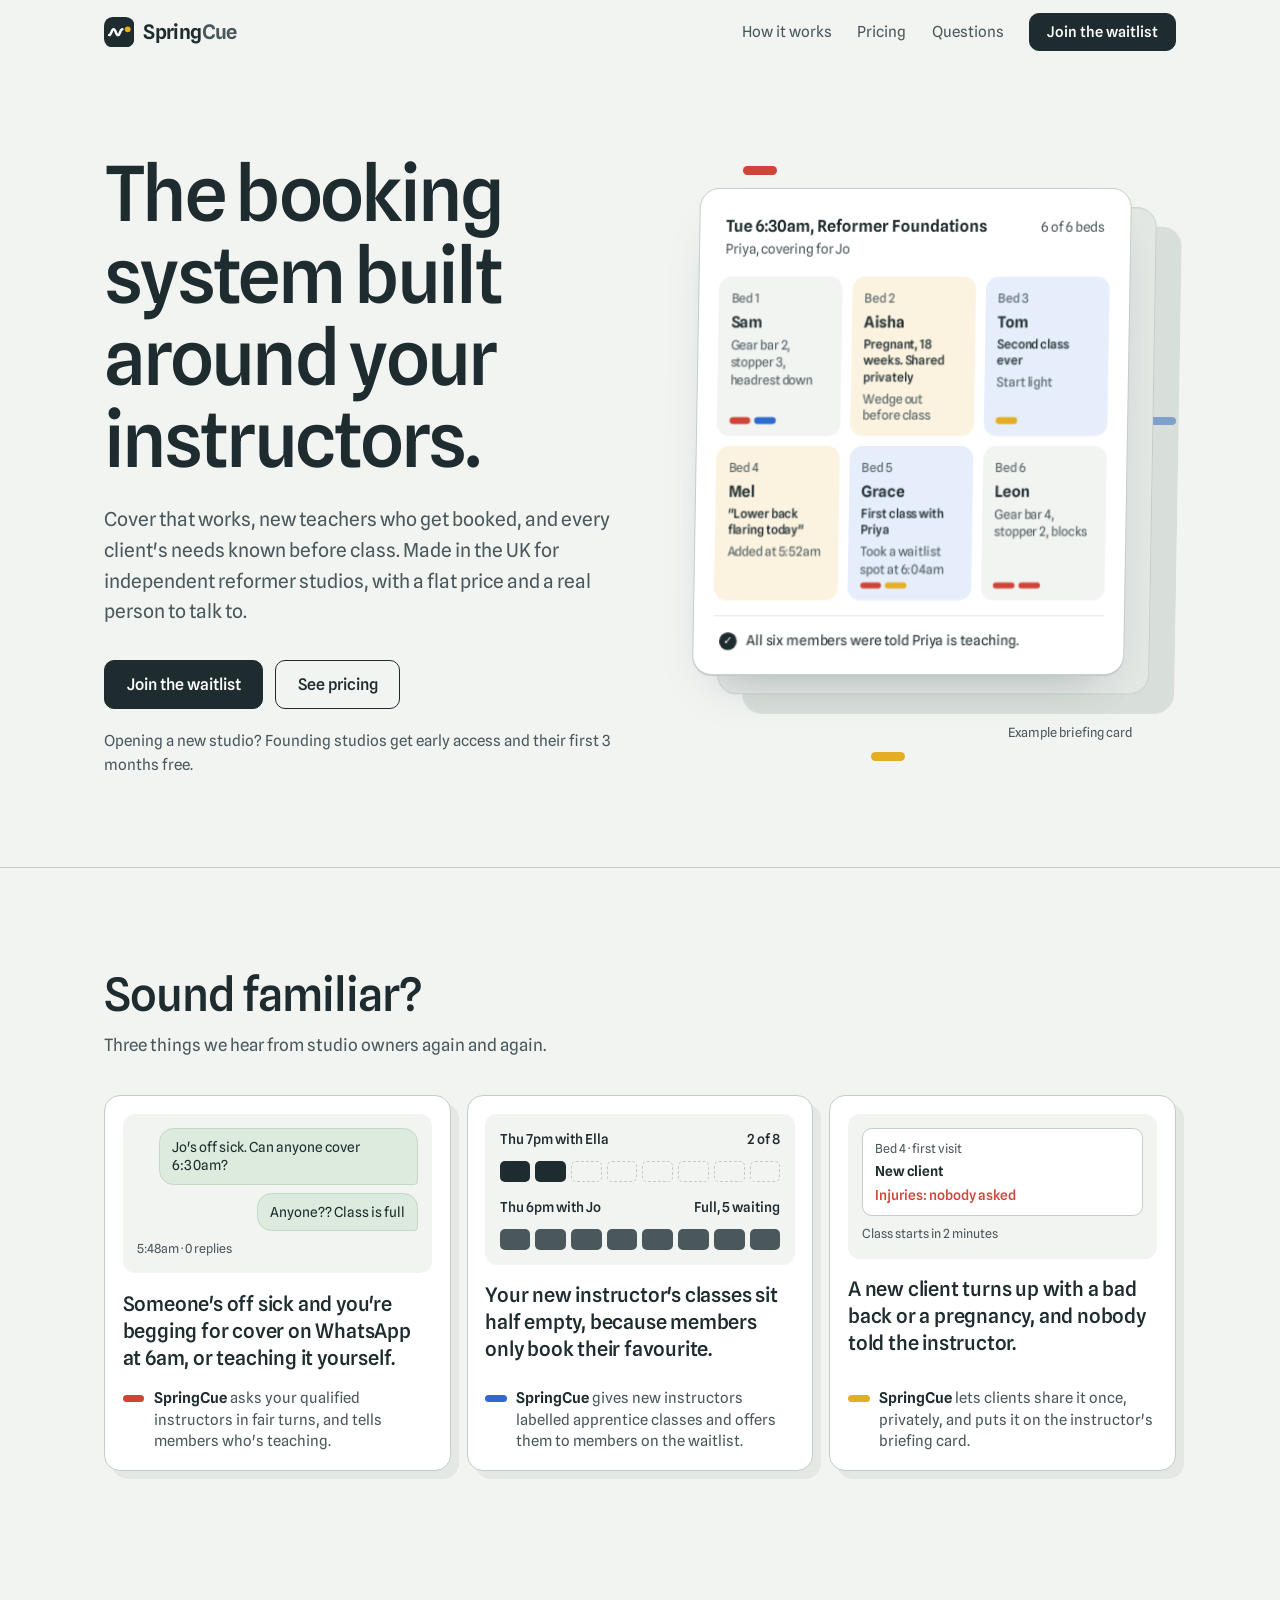
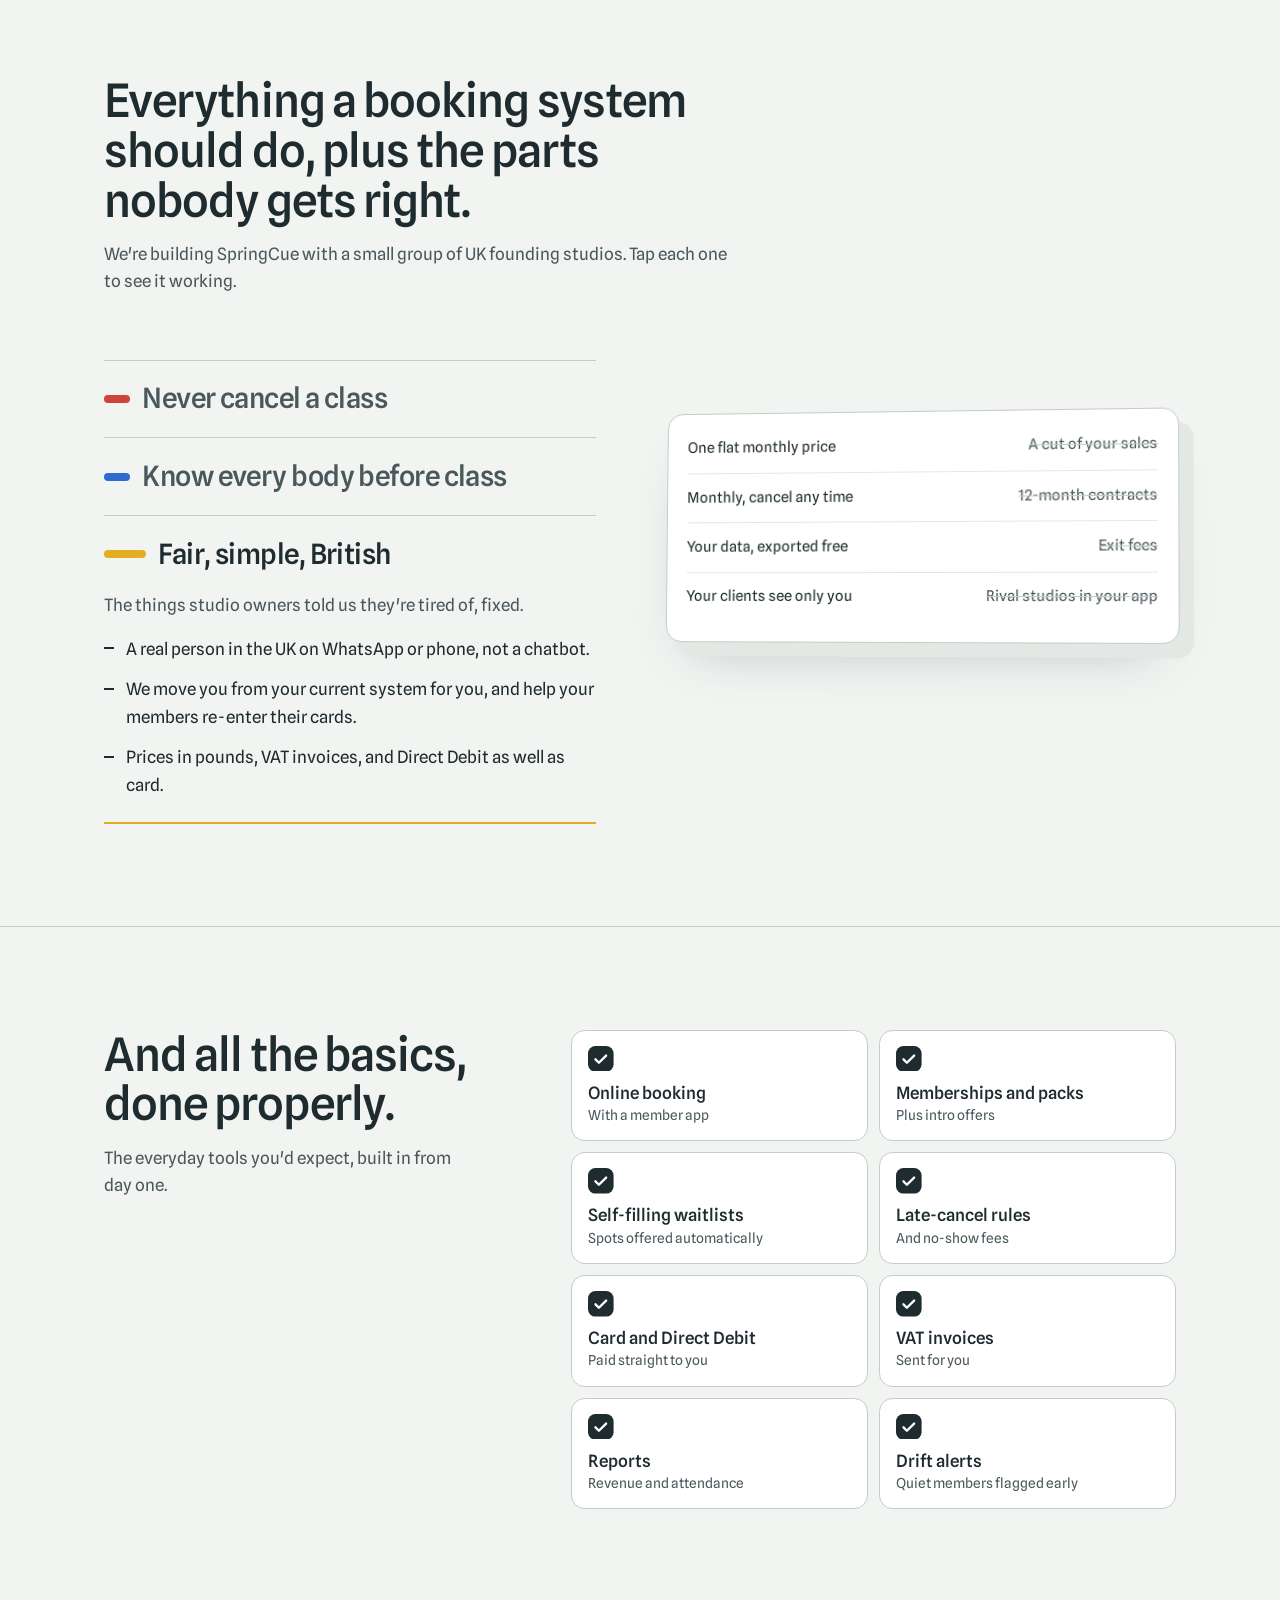
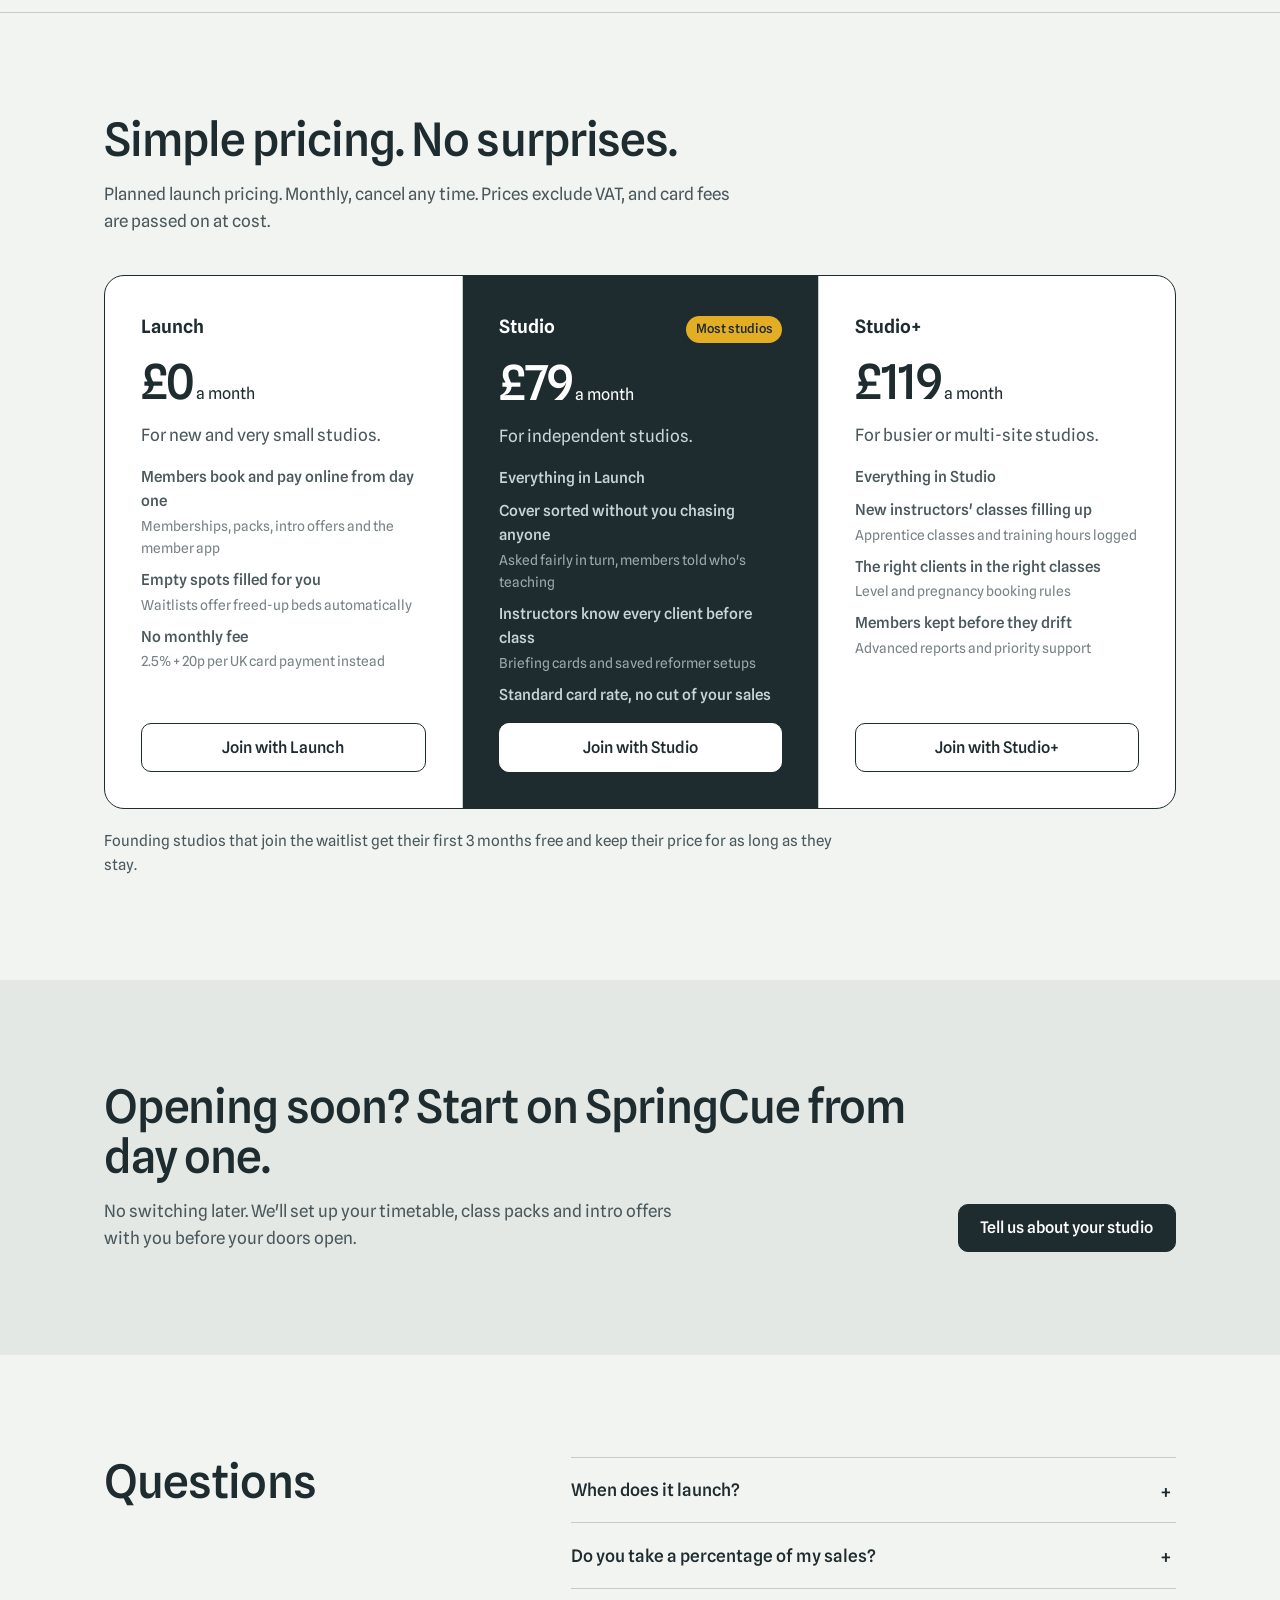
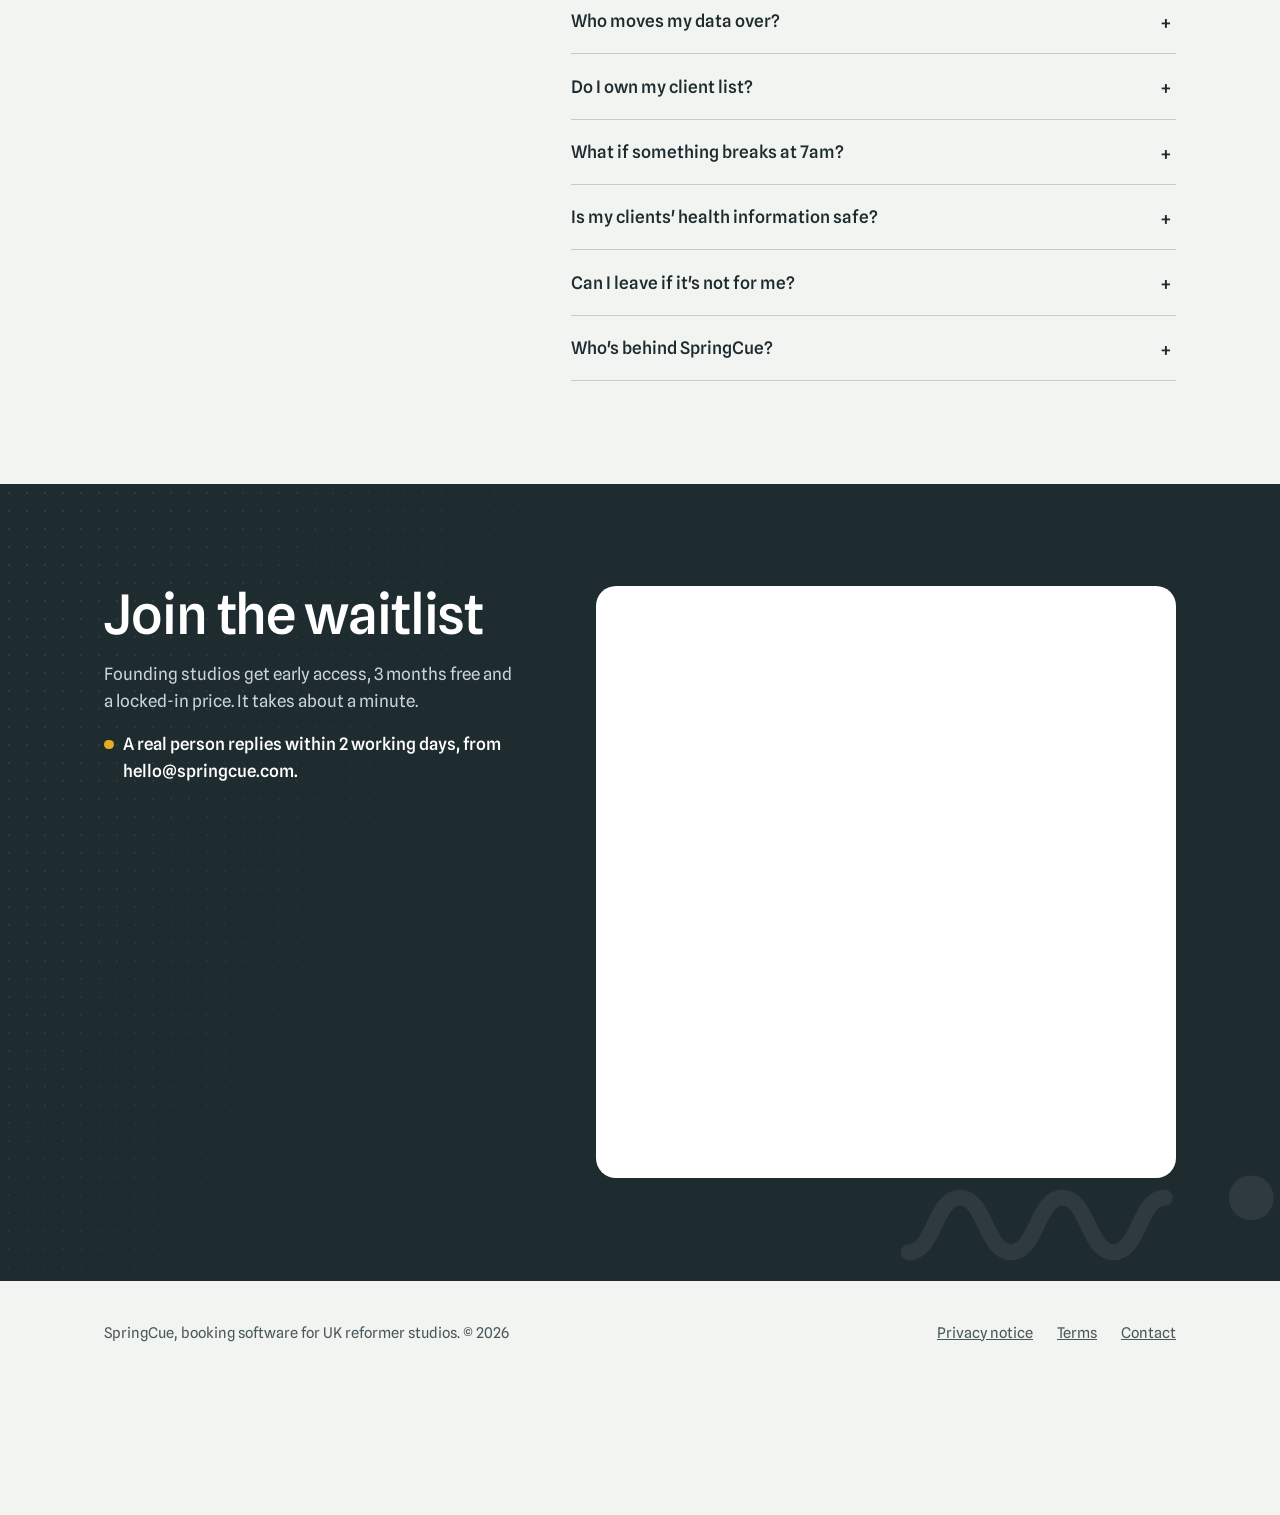
==== commit 56e200a0: "Add files via upload" ====
--- a/index (1).html
+++ b/index (1).html
@@ -192,6 +192,8 @@
   .plan.pick .muted, .plan.pick .plan-list li { color: #C9D4D6; }
   .plan-name { font-weight: 600; font-size: 1.15rem; display: flex; justify-content: space-between; align-items: baseline; gap: 0.5rem; }
   .plan-tag { font-size: 0.8rem; font-weight: 500; padding: 0.2rem 0.6rem; border-radius: 999px; background: var(--yellow); color: var(--ink); }
+  .plan-list li b { display: block; font-weight: 500; }
+  .plan-list li span { display: block; font-size: 0.86rem; opacity: 0.75; margin-top: 0.1rem; }
   .price { font-size: 3rem; font-weight: 500; letter-spacing: -0.04em; line-height: 1; }
   .price small { font-size: 1rem; letter-spacing: 0; font-weight: 400; }
   .plan-list { list-style: none; padding: 0; margin: 0; display: grid; gap: 0.55rem; font-size: 0.95rem; color: var(--ink-soft); }
@@ -527,9 +529,9 @@
           <div class="price">£0<small> a month</small></div>
           <p class="muted">For new and very small studios.</p>
           <ul class="plan-list">
-            <li>Booking, memberships and packs</li>
-            <li>Waitlists and member app</li>
-            <li>A higher card rate instead of a monthly fee</li>
+            <li><b>Members book and pay online from day one</b><span>Memberships, packs, intro offers and the member app</span></li>
+            <li><b>Empty spots filled for you</b><span>Waitlists offer freed-up beds automatically</span></li>
+            <li><b>No monthly fee</b><span>2.5% + 20p per UK card payment instead</span></li>
           </ul>
           <a class="btn btn-line" href="#join" data-plan="Launch">Join with Launch</a>
         </div>
@@ -538,10 +540,10 @@
           <div class="price">£79<small> a month</small></div>
           <p class="muted">For independent studios.</p>
           <ul class="plan-list">
-            <li>Everything in Launch</li>
-            <li>Fair cover and automatic sub notices</li>
-            <li>Instructor briefings and saved reformer setups</li>
-            <li>Standard card rate</li>
+            <li><b>Everything in Launch</b></li>
+            <li><b>Cover sorted without you chasing anyone</b><span>Asked fairly in turn, members told who's teaching</span></li>
+            <li><b>Instructors know every client before class</b><span>Briefing cards and saved reformer setups</span></li>
+            <li><b>Standard card rate, no cut of your sales</b></li>
           </ul>
           <a class="btn" href="#join" data-plan="Studio">Join with Studio</a>
         </div>
@@ -550,10 +552,10 @@
           <div class="price">£119<small> a month</small></div>
           <p class="muted">For busier or multi-site studios.</p>
           <ul class="plan-list">
-            <li>Everything in Studio</li>
-            <li>Apprentice classes and training hours</li>
-            <li>Level and pregnancy booking rules</li>
-            <li>Advanced reports and priority support</li>
+            <li><b>Everything in Studio</b></li>
+            <li><b>New instructors' classes filling up</b><span>Apprentice classes and training hours logged</span></li>
+            <li><b>The right clients in the right classes</b><span>Level and pregnancy booking rules</span></li>
+            <li><b>Members kept before they drift</b><span>Advanced reports and priority support</span></li>
           </ul>
           <a class="btn btn-line" href="#join" data-plan="Studio+">Join with Studio+</a>
         </div>
@@ -582,19 +584,27 @@
         </details>
         <details>
           <summary>Do you take a percentage of my sales?</summary>
-          <p>No. Studio and Studio+ are one flat monthly price. Only the free Launch plan uses a slightly higher card rate instead of a monthly fee.</p>
+          <p>No. Studio and Studio+ are one flat monthly price. Only the free Launch plan works differently: no monthly fee, and 2.5% + 20p per UK card payment instead.</p>
         </details>
         <details>
-          <summary>Can you move me from Momence, TeamUp, Mindbody or Glofox?</summary>
-          <p>Yes. We'll do the move for you and help your members re-enter their payment details.</p>
+          <summary>Who moves my data over?</summary>
+          <p>We do. Send us an export from Momence, TeamUp, Mindbody, Glofox or a spreadsheet, and we'll bring over your members, class packs and timetable, then check it with you before you switch. We'll also help your members re-enter their payment details.</p>
+        </details>
+        <details>
+          <summary>Do I own my client list?</summary>
+          <p>Yes. Your members, their bookings and their history belong to you, not us. We never contact your clients for our own marketing, and you can download everything whenever you like.</p>
+        </details>
+        <details>
+          <summary>What if something breaks at 7am?</summary>
+          <p>The things that matter first thing, like cover requests, waitlists and member messages, run on their own, so one problem doesn't stop your day. If something does go wrong, message us and you'll hear back the same day from a real person, not a ticket queue. Founding studios also get a direct line to us.</p>
         </details>
         <details>
           <summary>Is my clients' health information safe?</summary>
           <p>Health notes are optional, shared only with the client's consent, visible only to your instructors, and can be deleted at any time. We're designing for UK GDPR from day one.</p>
         </details>
         <details>
-          <summary>Is there a contract?</summary>
-          <p>No. It's monthly, you can cancel any time, and you can export your data whenever you like.</p>
+          <summary>Can I leave if it's not for me?</summary>
+          <p>Yes, any time. There's no contract, just a monthly plan you can cancel. If you leave, we'll export all your data for you so you can take it wherever you go next.</p>
         </details>
         <details>
           <summary>Who's behind SpringCue?</summary>
